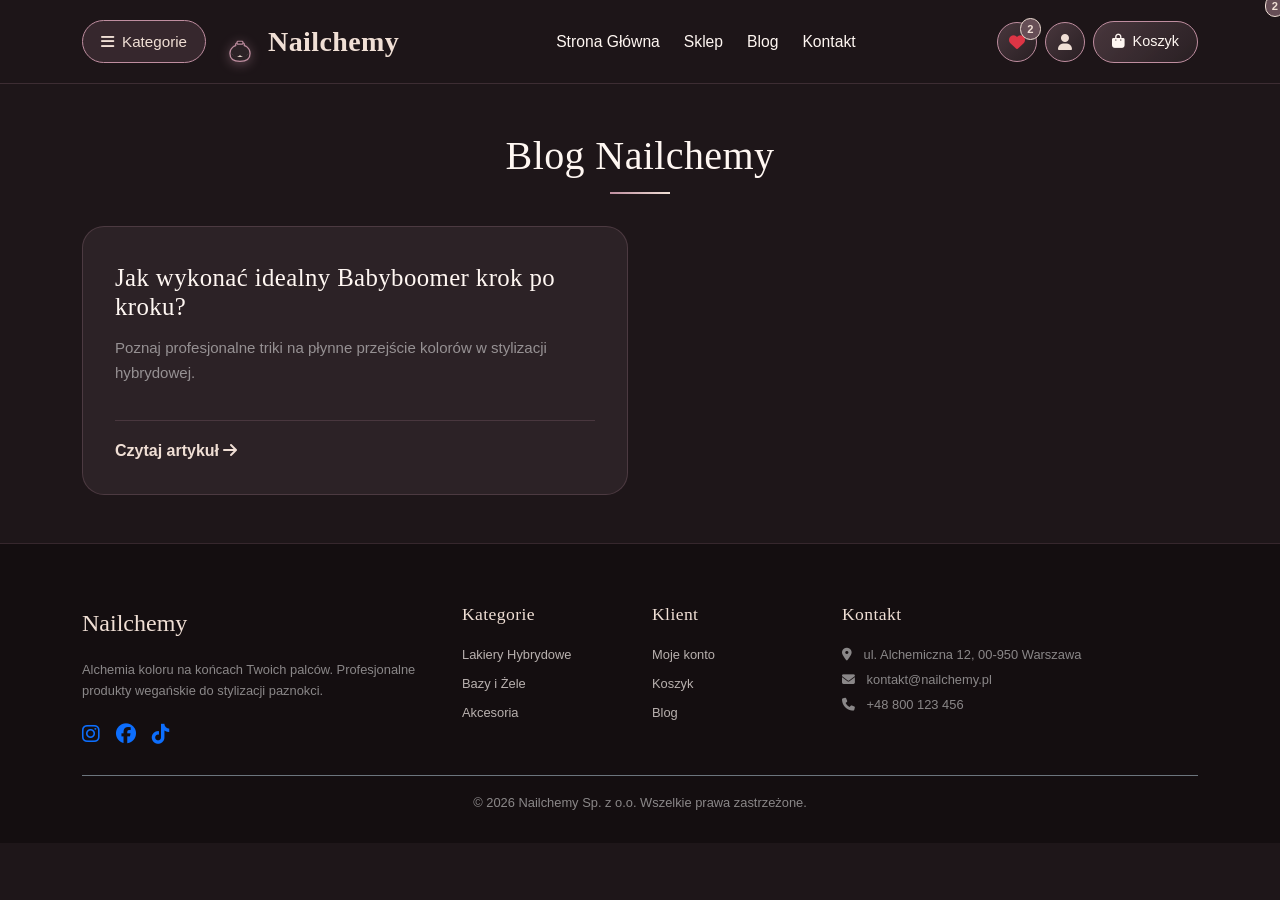
==== blog.html @ 7552f42f "Add files via upload" ====
<!DOCTYPE html>
<html lang="pl">
<head>
    <meta charset="UTF-8">
    <meta name="viewport" content="width=device-width, initial-scale=1.0">
    <title>Nailchemy — Alchemia koloru na końcach Twoich palców</title>
    <link href="https://cdn.jsdelivr.net/npm/bootstrap@5.3.2/dist/css/bootstrap.min.css" rel="stylesheet">
    <link rel="stylesheet" href="https://cdnjs.cloudflare.com/ajax/libs/font-awesome/6.4.2/css/all.min.css">
    <link rel="stylesheet" href="style.css">
</head>
<body>
    <div id="navbar-placeholder"></div>

<!-- OFFCANVAS KOSZYK -->
<div class="offcanvas offcanvas-end offcanvas-custom" tabindex="-1" id="cartDrawer">
    <div class="offcanvas-header">
        <h5 class="offcanvas-title"><i class="fa-solid fa-bag-shopping text-primary-brand"></i> Twój Koszyk</h5>
        <button type="button" class="btn-close btn-close-white" data-bs-dismiss="offcanvas"></button>
    </div>
    <div class="offcanvas-body d-flex flex-column p-0">
        <div class="p-3 flex-grow-1 overflow-y-auto" id="cartDrawerItemsList"></div>
        <div class="cart-drawer-footer">
            <div class="d-flex justify-content-between align-items-center mb-3">
                <span class="text-white-50">Suma:</span>
                <span class="h5 mb-0 text-accent fw-bold" id="cartDrawerSubtotal">64,80 PLN</span>
            </div>
            <a href="koszyk.html" class="btn btn-hero-solid w-100 py-2 text-decoration-none text-center">Przejdź do pełnego koszyka</a>
        </div>
    </div>
</div>

    
    
    <div class="container py-5">
        <div class="section-title-wrapper mb-4"><h2>Blog Nailchemy</h2></div>
        <div class="row g-4">
            <div class="col-lg-6">
                <div class="offer-card">
                    <h3 class="offer-title">Jak wykonać idealny Babyboomer krok po kroku?</h3>
                    <p class="offer-desc text-white-50">Poznaj profesjonalne triki na płynne przejście kolorów w stylizacji hybrydowej.</p>
                    <div class="offer-footer"><a href="single.html" class="text-accent text-decoration-none fw-bold">Czytaj artykuł <i class="fa-solid fa-arrow-right"></i></a></div>
                </div>
            </div>
        </div>
    </div>


    <div id="footer-placeholder"></div>

<div id="toastContainer" class="position-fixed bottom-0 end-0 p-4 d-flex flex-column gap-2" style="z-index: 1090; pointer-events: none;"></div>

    <script src="https://cdn.jsdelivr.net/npm/bootstrap@5.3.2/dist/js/bootstrap.bundle.min.js"></script>
    <script>
        function showToast(msg) {
            const container = document.getElementById('toastContainer');
            if (!container) return;
            const toast = document.createElement('div');
            toast.className = 'nailchemy-toast';
            toast.innerHTML = `<i class="fa-solid fa-circle-check text-primary-brand fs-5"></i><div>${msg}</div>`;
            container.appendChild(toast);
            setTimeout(() => toast.remove(), 3000);
        }
    </script>
    
    <script src="includes.js"></script>
</body>
</html>
---- style.css ----
:root {
    --primary-color: #BF8EA0;
    --secondary-color: #664E56;
    --accent-color: #F0DFD5;
    --text-color: #fff7f2;
    --bg-dark: #1E1619;
    --bg-card: #2C2226;
    --bg-glass: rgba(30, 22, 25, 0.94);
    --font-heading: 'Palatino Linotype', 'Book Antiqua', Palatino, Georgia, serif;
    --font-body: 'Gill Sans', 'Gill Sans MT', Calibri, 'Trebuchet MS', sans-serif;
    --transition-smooth: all 0.35s cubic-bezier(0.25, 0.8, 0.25, 1);
    --box-shadow-glow: 0 12px 32px rgba(191, 142, 160, 0.25);
}

html {
    scroll-behavior: smooth;
    font-size: 16px;
}

body {
    background-color: var(--bg-dark);
    color: var(--text-color);
    font-family: var(--font-body);
    line-height: 1.65;
    overflow-x: hidden;
}

h1, h2, h3, h4, h5, h6, .navbar-brand {
    font-family: var(--font-heading);
    color: var(--text-color);
    letter-spacing: 0.4px;
}

p {
    color: rgba(255, 247, 242, 0.88);
}

.text-accent { color: var(--accent-color) !important; }
.text-primary-brand { color: var(--primary-color) !important; }

/* Navbar */
.navbar-custom {
    background-color: var(--bg-glass);
    backdrop-filter: blur(14px);
    -webkit-backdrop-filter: blur(14px);
    border-bottom: 1px solid rgba(191, 142, 160, 0.2);
    padding: 0.85rem 0;
    z-index: 1040;
}

.btn-categories-trigger {
    background: rgba(191, 142, 160, 0.15);
    border: 1px solid var(--primary-color);
    color: var(--accent-color);
    padding: 8px 18px;
    border-radius: 50px;
    font-weight: 500;
    display: inline-flex;
    align-items: center;
    gap: 8px;
    font-size: 0.95rem;
    transition: var(--transition-smooth);
    cursor: pointer;
}

.btn-categories-trigger:hover {
    background: var(--primary-color);
    color: #fff;
    box-shadow: 0 4px 15px rgba(191, 142, 160, 0.3);
}

.brand-logo-svg {
    width: 36px;
    height: 46px;
    display: inline-block;
    filter: drop-shadow(0 2px 6px rgba(191, 142, 160, 0.4));
    transition: var(--transition-smooth);
}

.navbar-brand {
    font-size: 1.75rem;
    font-weight: 700;
    color: var(--accent-color) !important;
    display: flex;
    align-items: center;
    gap: 10px;
    cursor: pointer;
    text-decoration: none;
}

.nav-link {
    color: var(--text-color) !important;
    font-size: 0.98rem;
    font-weight: 500;
    margin: 0 4px;
    cursor: pointer;
    transition: var(--transition-smooth);
    text-decoration: none;
}

.nav-link:hover, .nav-link.active {
    color: var(--primary-color) !important;
}

.nav-cart-btn {
    background: linear-gradient(135deg, rgba(102, 78, 86, 0.6), rgba(44, 34, 38, 0.8));
    border: 1px solid var(--primary-color);
    color: var(--text-color);
    border-radius: 50px;
    padding: 8px 18px;
    display: inline-flex;
    align-items: center;
    gap: 8px;
    cursor: pointer;
    transition: var(--transition-smooth);
    font-size: 0.9rem;
    text-decoration: none;
}

.nav-cart-btn:hover {
    background: var(--primary-color);
    color: #fff;
    transform: translateY(-2px);
    box-shadow: 0 4px 15px rgba(191, 142, 160, 0.4);
}

.nav-icon-btn {
    background: linear-gradient(135deg, rgba(102, 78, 86, 0.6), rgba(44, 34, 38, 0.8));
    border: 1px solid var(--primary-color);
    color: var(--text-color);
    width: 40px;
    height: 40px;
    border-radius: 50%;
    display: inline-flex;
    align-items: center;
    justify-content: center;
    cursor: pointer;
    transition: var(--transition-smooth);
    position: relative;
    text-decoration: none;
}

.nav-icon-btn:hover {
    background: var(--primary-color);
    color: #fff;
    transform: translateY(-2px);
    box-shadow: 0 4px 15px rgba(191, 142, 160, 0.4);
}

.cart-badge-count, .wishlist-badge-count {
    position: absolute;
    top: -5px;
    right: -5px;
    background-color: var(--secondary-color);
    color: var(--accent-color);
    border: 1px solid var(--accent-color);
    font-size: 0.7rem;
    font-weight: 700;
    padding: 1px 6px;
    border-radius: 50px;
}

/* Offcanvas Drawers */
.offcanvas-custom {
    background-color: var(--bg-card);
    color: var(--text-color);
    border-color: rgba(191, 142, 160, 0.3);
    width: 380px !important;
    max-width: 85vw;
}

.offcanvas-header {
    border-bottom: 1px solid rgba(191, 142, 160, 0.25);
    padding: 1.5rem;
    background-color: rgba(30, 22, 25, 0.5);
}

.offcanvas-title {
    font-family: var(--font-heading);
    color: var(--accent-color);
    font-size: 1.35rem;
    display: flex;
    align-items: center;
    gap: 10px;
}

.category-group-title {
    font-family: var(--font-heading);
    color: var(--accent-color);
    font-size: 1.05rem;
    font-weight: 700;
    margin-top: 1rem;
    margin-bottom: 0.5rem;
    padding-bottom: 4px;
    border-bottom: 1px solid rgba(191, 142, 160, 0.2);
    display: flex;
    align-items: center;
    gap: 8px;
}

.category-item-link {
    color: rgba(255, 247, 242, 0.85);
    text-decoration: none;
    display: block;
    padding: 6px 10px;
    border-radius: 8px;
    font-size: 0.92rem;
    transition: var(--transition-smooth);
    cursor: pointer;
}

.category-item-link:hover {
    background: rgba(191, 142, 160, 0.15);
    color: var(--accent-color);
    padding-left: 14px;
}

/* Cart Drawer Item */
.cart-drawer-item {
    display: flex;
    align-items: center;
    gap: 12px;
    padding: 14px 0;
    border-bottom: 1px solid rgba(191, 142, 160, 0.15);
}

.cart-drawer-img {
    width: 55px;
    height: 55px;
    border-radius: 10px;
    object-fit: cover;
    border: 1px solid rgba(191, 142, 160, 0.3);
}

.cart-drawer-info { flex-grow: 1; }
.cart-drawer-name { font-size: 0.9rem; font-weight: 600; color: var(--accent-color); margin-bottom: 2px; }
.cart-drawer-price { font-size: 0.85rem; color: var(--text-color); }

.cart-qty-btn {
    background: rgba(102, 78, 86, 0.4);
    border: 1px solid rgba(191, 142, 160, 0.3);
    color: #fff;
    width: 24px;
    height: 24px;
    border-radius: 50%;
    display: inline-flex;
    align-items: center;
    justify-content: center;
    cursor: pointer;
    font-size: 0.75rem;
    transition: var(--transition-smooth);
}
.cart-qty-btn:hover { background: var(--primary-color); }

.cart-remove-btn {
    color: #ff6b6b;
    background: none;
    border: none;
    cursor: pointer;
    font-size: 0.9rem;
    padding: 4px;
    transition: var(--transition-smooth);
}
.cart-remove-btn:hover { color: #ff4d4d; transform: scale(1.1); }

.cart-drawer-footer {
    border-top: 1px solid rgba(191, 142, 160, 0.25);
    padding: 1.5rem;
    background-color: rgba(30, 22, 25, 0.6);
}

/* Hero & Sections */
#hero {
    position: relative;
    padding: 140px 0 110px 0;
    background: linear-gradient(90deg, rgba(30, 22, 25, 0.92) 0%, rgba(30, 22, 25, 0.72) 52%, rgba(30, 22, 25, 0.35) 100%),
                url('https://images.unsplash.com/photo-1604654894610-df63bc536371?auto=format&fit=crop&w=1920&q=80') center/cover no-repeat;
    min-height: 82vh;
    display: flex;
    align-items: center;
    border-bottom: 1px solid rgba(191, 142, 160, 0.2);
}

.hero-top-tag {
    font-size: 0.8rem;
    letter-spacing: 2.5px;
    text-transform: uppercase;
    color: rgba(240, 223, 213, 0.75);
    font-weight: 600;
    margin-bottom: 1rem;
}

.hero-title {
    font-size: clamp(3.2rem, 6vw, 5.2rem);
    font-weight: 400;
    line-height: 1.05;
    margin-bottom: 0.75rem;
    color: #ffffff;
}

.hero-subtitle-italic {
    font-size: clamp(1.3rem, 2.5vw, 1.8rem);
    font-style: italic;
    font-family: var(--font-heading);
    color: var(--accent-color);
    margin-bottom: 1.6rem;
}

.hero-description {
    font-size: 1rem;
    margin-bottom: 2.4rem;
    max-width: 540px;
    color: rgba(255, 247, 242, 0.86);
    line-height: 1.7;
}

.btn-hero-solid {
    background-color: var(--primary-color);
    color: #ffffff;
    border: 1px solid var(--primary-color);
    padding: 12px 30px;
    font-weight: 600;
    border-radius: 50px;
    font-size: 0.95rem;
    transition: var(--transition-smooth);
    cursor: pointer;
    display: inline-flex;
    align-items: center;
    justify-content: center;
    gap: 8px;
    text-decoration: none;
}
.btn-hero-solid:hover {
    background-color: #cca0b1;
    border-color: var(--accent-color);
    color: #ffffff;
    transform: translateY(-2px);
    box-shadow: 0 6px 20px rgba(191, 142, 160, 0.4);
}

.btn-hero-outline {
    background: transparent;
    color: #ffffff;
    border: 1px solid rgba(255, 255, 255, 0.6);
    padding: 12px 30px;
    font-weight: 500;
    border-radius: 50px;
    font-size: 0.95rem;
    transition: var(--transition-smooth);
    cursor: pointer;
    display: inline-flex;
    align-items: center;
    justify-content: center;
    gap: 8px;
    text-decoration: none;
}
.btn-hero-outline:hover {
    background: rgba(255, 255, 255, 0.12);
    color: #ffffff;
    border-color: #ffffff;
    transform: translateY(-2px);
}

.section-title-wrapper { text-align: center; margin-bottom: 3rem; }
.section-title-wrapper h2 { font-size: 2.5rem; font-weight: 400; display: inline-block; position: relative; }
.section-title-wrapper h2::after {
    content: '';
    display: block;
    width: 60px;
    height: 2px;
    background: linear-gradient(90deg, var(--primary-color), var(--accent-color));
    margin: 12px auto 0 auto;
}

.offer-card {
    background-color: var(--bg-card);
    border: 1px solid rgba(191, 142, 160, 0.22);
    border-radius: 22px;
    padding: 2.2rem 2rem 1.8rem 2rem;
    height: 100%;
    display: flex;
    flex-direction: column;
    transition: var(--transition-smooth);
    position: relative;
    cursor: pointer;
    text-decoration: none;
}
.offer-card:hover { transform: translateY(-5px); border-color: var(--primary-color); box-shadow: 0 12px 30px rgba(0, 0, 0, 0.45); }
.offer-card-featured {
    background-color: var(--accent-color);
    color: var(--bg-dark);
    transform: scale(1.05);
    box-shadow: 0 18px 45px rgba(0, 0, 0, 0.55);
    z-index: 2;
    border: 2px solid var(--primary-color);
}
.offer-card-featured .offer-title, .offer-card-featured .offer-desc, .offer-card-featured .offer-price, .offer-card-featured .offer-arrow { color: var(--bg-dark) !important; }

.offer-icon-circle {
    width: 52px; height: 52px; border-radius: 50%;
    background: rgba(191, 142, 160, 0.22); color: var(--accent-color);
    display: inline-flex; align-items: center; justify-content: center; font-size: 1.2rem; margin-bottom: 1.6rem;
}
.offer-bestseller-badge { background-color: var(--secondary-color); color: #ffffff; font-size: 0.7rem; font-weight: 700; letter-spacing: 1.5px; padding: 5px 14px; border-radius: 50px; text-transform: uppercase; }
.offer-title { font-size: 1.55rem; font-weight: 500; margin-bottom: 0.9rem; color: var(--text-color); }
.offer-desc { font-size: 0.94rem; line-height: 1.6; margin-bottom: 2.2rem; flex-grow: 1; color: rgba(255, 247, 242, 0.88); }
.offer-footer { display: flex; align-items: center; justify-content: space-between; border-top: 1px solid rgba(191, 142, 160, 0.2); padding-top: 1.1rem; }
.offer-price { font-size: 1.05rem; font-weight: 700; color: var(--text-color); }
.offer-arrow { transition: transform 0.3s ease; color: var(--text-color); }
.offer-card:hover .offer-arrow { transform: translateX(6px); }

/* Category Grid */
.category-grid-container { padding: 15px 0 70px 0; background-color: var(--bg-dark); }
.cat-grid-btn {
    background-color: var(--bg-card); border: 1px solid rgba(191, 142, 160, 0.28);
    color: var(--accent-color); font-family: var(--font-heading); font-size: 0.92rem; font-weight: 600;
    letter-spacing: 1.4px; text-transform: uppercase; padding: 18px 14px; border-radius: 16px;
    text-align: center; display: flex; align-items: center; justify-content: center; text-decoration: none;
    transition: var(--transition-smooth); box-shadow: 0 4px 15px rgba(0, 0, 0, 0.3); cursor: pointer; width: 100%;
}
.cat-grid-btn:hover { background-color: var(--primary-color); color: #ffffff; border-color: var(--accent-color); transform: translateY(-4px); box-shadow: 0 8px 25px rgba(191, 142, 160, 0.38); }

/* 3D Bestsellers Carousel */
.bestseller-carousel-section {
    padding: 85px 0 95px 0;
    background: linear-gradient(180deg, var(--bg-dark) 0%, rgba(44, 34, 38, 0.55) 50%, var(--bg-dark) 100%);
    border-top: 1px solid rgba(191, 142, 160, 0.18);
    border-bottom: 1px solid rgba(191, 142, 160, 0.18);
    overflow: hidden;
}
.curved-carousel-viewport { perspective: 1400px; padding: 35px 0 25px 0; position: relative; }
.curved-carousel-track { display: flex; gap: 26px; justify-content: center; align-items: center; transition: transform 0.65s cubic-bezier(0.16, 1, 0.3, 1); will-change: transform; }
.curved-product-card {
    background: var(--bg-card); border: 1px solid rgba(191, 142, 160, 0.28); border-radius: 22px; padding: 22px; width: 265px; flex: 0 0 265px;
    display: flex; flex-direction: column; justify-content: space-between; position: relative; box-shadow: 0 15px 35px rgba(0, 0, 0, 0.45);
    transition: border-color 0.4s ease, box-shadow 0.4s ease, transform 0.6s cubic-bezier(0.16, 1, 0.3, 1), opacity 0.4s ease;
}
.curved-product-card:hover {
    transform: translateY(-8px) scale(1.02);
    border-color: var(--primary-color);
    box-shadow: 0 22px 50px rgba(191, 142, 160, 0.35);
    z-index: 25;
}
.curved-product-card.arc-center { transform: translateY(-14px) scale(1.05); border-color: var(--primary-color); border-width: 2px; z-index: 10; box-shadow: 0 20px 45px rgba(191, 142, 160, 0.25); }
.curved-product-card.arc-left { transform: translateY(14px) rotateZ(-4.5deg) rotateY(10deg) scale(0.96); opacity: 0.92; z-index: 5; }
.curved-product-card.arc-right { transform: translateY(14px) rotateZ(4.5deg) rotateY(-10deg) scale(0.96); opacity: 0.92; z-index: 5; }
.curved-product-card.arc-far-left { transform: translateY(42px) rotateZ(-9deg) rotateY(18deg) scale(0.9); opacity: 0.72; z-index: 2; }
.curved-product-card.arc-far-right { transform: translateY(42px) rotateZ(9deg) rotateY(-18deg) scale(0.9); opacity: 0.72; z-index: 2; }

.curved-card-img-container {
    height: 185px; border-radius: 16px; background: #140E10; border: 1px solid rgba(191, 142, 160, 0.15);
    margin-bottom: 18px; position: relative; display: flex; align-items: center; justify-content: center;
}
.curved-card-img { width: 100%; height: 100%; object-fit: cover; border-radius: 15px; }
.curved-card-badge {
    position: absolute; top: -12px; left: 50%; transform: translateX(-50%); background-color: var(--secondary-color);
    color: var(--accent-color); border: 1px solid var(--primary-color); font-size: 0.68rem; font-weight: 700;
    padding: 3px 14px; border-radius: 50px; text-transform: uppercase; letter-spacing: 1px; z-index: 15; white-space: nowrap;
}
.curved-card-title {
    font-size: 1.02rem; color: var(--accent-color); font-family: var(--font-heading); margin-bottom: 8px; height: 44px;
    overflow: hidden; display: -webkit-box; -webkit-line-clamp: 2; -webkit-box-orient: vertical;
}
.curved-card-price { font-size: 1.15rem; font-weight: 700; color: var(--text-color); margin-bottom: 14px; }
.carousel-nav-btn {
    background: var(--bg-card); border: 1px solid var(--primary-color); color: var(--accent-color); width: 44px; height: 44px;
    border-radius: 50%; display: inline-flex; align-items: center; justify-content: center; cursor: pointer; transition: var(--transition-smooth);
}
.carousel-nav-btn:hover { background: var(--primary-color); color: #fff; transform: scale(1.08); }

/* Reviews Carousel */
.reviews-viewport { perspective: 1400px; padding: 25px 0 15px 0; position: relative; max-width: 1200px; margin: 0 auto; }
.reviews-track { display: flex; gap: 20px; justify-content: center; align-items: center; transition: transform 0.6s cubic-bezier(0.16, 1, 0.3, 1); }
.review-card-item {
    background: var(--bg-card); border: 1px solid rgba(191, 142, 160, 0.28); border-radius: 20px; padding: 26px 22px;
    width: 235px; flex: 0 0 235px; min-height: 250px; display: flex; flex-direction: column; justify-content: space-between;
    box-shadow: 0 12px 35px rgba(0,0,0,0.4); transition: all 0.5s cubic-bezier(0.16, 1, 0.3, 1);
}
.review-card-item.arc-center { transform: translateY(-10px) scale(1.04); border-color: var(--primary-color); border-width: 2px; box-shadow: 0 18px 40px rgba(191, 142, 160, 0.25); z-index: 10; }
.review-card-item.arc-left, .review-card-item.arc-right { transform: translateY(8px) scale(0.96); opacity: 0.85; z-index: 5; }
.review-text-content { font-size: 0.85rem; color: rgba(255, 247, 242, 0.9); line-height: 1.55; margin-bottom: 16px; }
.review-stars-block { color: #f39c12; font-size: 0.75rem; letter-spacing: 2px; margin-bottom: 8px; }
.review-author-name { font-size: 0.88rem; font-weight: 600; color: var(--accent-color); margin-bottom: 2px; display: flex; align-items: center; justify-content: center; gap: 6px; }
.review-product-tag { font-size: 0.72rem; color: rgba(255, 247, 242, 0.5); text-align: center; }
.review-nav-arrow {
    background: rgba(44, 34, 38, 0.85); border: 1px solid rgba(191, 142, 160, 0.4); color: var(--accent-color);
    width: 42px; height: 42px; border-radius: 50%; display: inline-flex; align-items: center; justify-content: center;
    cursor: pointer; transition: var(--transition-smooth); position: absolute; top: 50%; transform: translateY(-50%); z-index: 20;
}
.review-nav-arrow:hover { background: var(--primary-color); color: #fff; border-color: var(--accent-color); transform: translateY(-50%) scale(1.1); }
.review-nav-prev { left: 10px; } .review-nav-next { right: 10px; }

/* Inspiration Section */
.inspiration-section { padding: 90px 0; background: var(--bg-dark); border-top: 1px solid rgba(191, 142, 160, 0.18); }
.inspire-card {
    position: relative; border-radius: 20px; overflow: hidden; height: 440px; background: #140E10;
    border: 1px solid rgba(191, 142, 160, 0.22); transition: var(--transition-smooth); cursor: pointer;
    display: flex; flex-direction: column; justify-content: flex-end; text-decoration: none;
}
.inspire-card img { position: absolute; top: 0; left: 0; width: 100%; height: 100%; object-fit: cover; transition: transform 0.6s cubic-bezier(0.25, 1, 0.5, 1); }
.inspire-card:hover img { transform: scale(1.08); }
.inspire-overlay {
    position: relative; z-index: 2; background: linear-gradient(180deg, transparent 30%, rgba(30, 22, 25, 0.94) 85%);
    padding: 2rem 1.5rem 1.5rem 1.5rem; width: 100%; transition: var(--transition-smooth);
}
.inspire-card:hover .inspire-overlay { background: linear-gradient(180deg, transparent 10%, rgba(30, 22, 25, 0.97) 80%); }

.inspire-hotspot-wrapper { position: absolute; top: 50%; left: 50%; transform: translate(-50%, -50%); z-index: 10; }
.inspire-hotspot {
    background: rgba(30, 22, 25, 0.85); border: 1px solid var(--primary-color); color: var(--accent-color);
    width: 46px; height: 46px; border-radius: 50%; display: flex; align-items: center; justify-content: center;
    transition: var(--transition-smooth); box-shadow: 0 4px 15px rgba(0,0,0,0.5); cursor: pointer; font-size: 1.1rem;
}
.inspire-hotspot:hover { background: var(--primary-color); color: #fff; transform: scale(1.15) rotate(90deg); }

.hotspot-preview-tooltip {
    position: absolute; bottom: 60px; left: 50%; transform: translateX(-50%) translateY(10px);
    background: var(--bg-card); border: 1px solid var(--primary-color); border-radius: 14px; padding: 10px;
    width: 170px; text-align: center; box-shadow: 0 10px 30px rgba(0,0,0,0.7);
    opacity: 0; visibility: hidden; transition: all 0.3s ease; z-index: 20; pointer-events: none;
}
.inspire-hotspot-wrapper:hover .hotspot-preview-tooltip {
    opacity: 1; visibility: visible; transform: translateX(-50%) translateY(0);
}
.hotspot-preview-tooltip img { width: 100%; height: 90px; object-fit: cover; border-radius: 8px; margin-bottom: 6px; position: static !important; }
.hotspot-preview-tooltip .title { font-size: 0.8rem; font-weight: 600; color: var(--accent-color); margin-bottom: 2px; }
.hotspot-preview-tooltip .price { font-size: 0.85rem; font-weight: 700; color: var(--text-color); }

/* Instagram Grid */
.insta-section { padding: 85px 0; background: linear-gradient(180deg, var(--bg-dark) 0%, rgba(44, 34, 38, 0.4) 100%); border-top: 1px solid rgba(191, 142, 160, 0.18); }
.insta-card { position: relative; border-radius: 18px; overflow: hidden; aspect-ratio: 3 / 4; background: #140E10; border: 1px solid rgba(191, 142, 160, 0.25); display: block; text-decoration: none; box-shadow: 0 8px 25px rgba(0,0,0,0.35); }
.insta-card img { width: 100%; height: 100%; object-fit: cover; transition: transform 0.5s ease; }
.insta-card:hover img { transform: scale(1.08); }
.insta-card-overlay {
    position: absolute; inset: 0; background: rgba(30, 22, 25, 0.78); backdrop-filter: blur(4px);
    display: flex; flex-direction: column; align-items: center; justify-content: center; gap: 12px; opacity: 0; transition: opacity 0.35s ease; z-index: 5; color: #ffffff;
}
.insta-card:hover .insta-card-overlay { opacity: 1; }
.insta-type-icon {
    position: absolute; top: 14px; right: 14px; background: rgba(30, 22, 25, 0.85); color: var(--accent-color);
    border: 1px solid var(--primary-color); width: 32px; height: 32px; border-radius: 50%; display: flex; align-items: center; justify-content: center; font-size: 0.85rem; z-index: 6;
}

/* E-commerce product card & forms */
.product-card-ecommerce { background: var(--bg-card); border: 1px solid rgba(191, 142, 160, 0.22); border-radius: 20px; overflow: hidden; transition: var(--transition-smooth); height: 100%; display: flex; flex-direction: column; }
.product-card-ecommerce:hover { transform: translateY(-5px); border-color: var(--primary-color); box-shadow: var(--box-shadow-glow); }
.product-card-img-wrap { position: relative; height: 220px; overflow: hidden; background: #140E10; }
.product-card-img-wrap img { width: 100%; height: 100%; object-fit: cover; transition: transform 0.5s ease; }
.product-card-ecommerce:hover .product-card-img-wrap img { transform: scale(1.06); }
.product-badge-promo {
    position: absolute; top: 14px; left: 14px; background-color: var(--secondary-color); color: var(--accent-color);
    font-size: 0.72rem; font-weight: 700; padding: 4px 12px; border-radius: 50px; text-transform: uppercase; border: 1px solid var(--primary-color);
}
.product-card-body { padding: 1.5rem; display: flex; flex-direction: column; flex-grow: 1; }
.product-title-ec { font-size: 1.15rem; color: var(--accent-color); margin-bottom: 0.5rem; }

.sticky-summary-box { background: var(--bg-card); border: 1px solid rgba(191, 142, 160, 0.25); border-radius: 20px; padding: 2rem; box-shadow: 0 10px 30px rgba(0, 0, 0, 0.35); }
.form-control, .form-select { background-color: rgba(30, 22, 25, 0.75) !important; border: 1px solid rgba(191, 142, 160, 0.3) !important; color: var(--text-color) !important; border-radius: 12px !important; padding: 10px 14px !important; }

/* Toast */
.nailchemy-toast {
    background: var(--bg-card); color: var(--text-color); border: 1px solid var(--primary-color);
    border-radius: 14px; padding: 12px 18px; font-size: 0.88rem; box-shadow: 0 10px 30px rgba(0, 0, 0, 0.6);
    display: flex; align-items: center; gap: 10px; animation: fadeInUp 0.3s ease;
}
@keyframes fadeInUp { from { opacity: 0; transform: translateY(15px); } to { opacity: 1; transform: translateY(0); } }

/* Stopka */
footer {
    background-color: #140E10; border-top: 1px solid rgba(191, 142, 160, 0.2);
    padding: 60px 0 30px 0; color: rgba(255, 247, 242, 0.7); font-size: 0.92rem;
}
footer h6 { color: var(--accent-color); font-family: var(--font-heading); font-size: 1.1rem; margin-bottom: 1.2rem; }
footer ul li a { color: rgba(255, 247, 242, 0.7); text-decoration: none; transition: var(--transition-smooth); cursor: pointer; }
footer ul li a:hover { color: var(--primary-color); padding-left: 4px; }
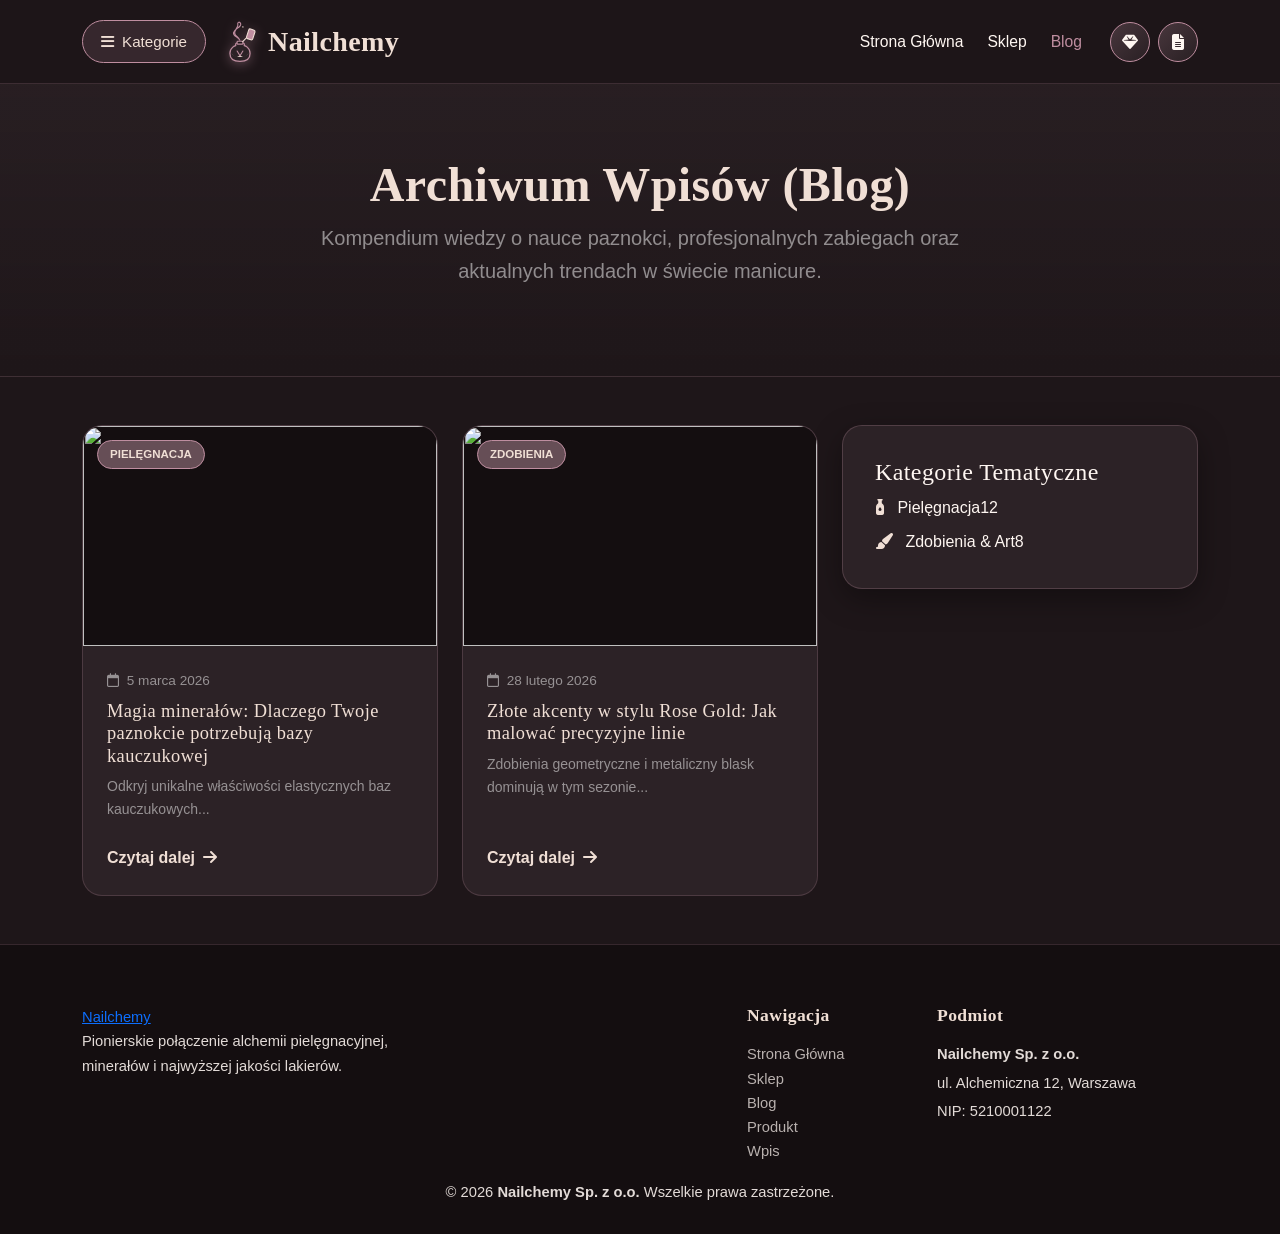
==== commit bc769123: "zamienione podstrony" ====
--- a/blog.html
+++ b/blog.html
@@ -3,65 +3,170 @@
 <head>
     <meta charset="UTF-8">
     <meta name="viewport" content="width=device-width, initial-scale=1.0">
-    <title>Nailchemy — Alchemia koloru na końcach Twoich palców</title>
+    <title>Nailchemy - Blog</title>
+    <!-- Bootstrap 5 CSS CDN -->
     <link href="https://cdn.jsdelivr.net/npm/bootstrap@5.3.2/dist/css/bootstrap.min.css" rel="stylesheet">
+    <!-- FontAwesome Icons CDN -->
     <link rel="stylesheet" href="https://cdnjs.cloudflare.com/ajax/libs/font-awesome/6.4.2/css/all.min.css">
+    <!-- Google Fonts -->
+    <link rel="preconnect" href="https://fonts.googleapis.com">
+    <link rel="preconnect" href="https://fonts.gstatic.com" crossorigin>
+    <!-- External Stylesheet -->
     <link rel="stylesheet" href="style.css">
 </head>
 <body>
-    <div id="navbar-placeholder"></div>
 
-<!-- OFFCANVAS KOSZYK -->
-<div class="offcanvas offcanvas-end offcanvas-custom" tabindex="-1" id="cartDrawer">
-    <div class="offcanvas-header">
-        <h5 class="offcanvas-title"><i class="fa-solid fa-bag-shopping text-primary-brand"></i> Twój Koszyk</h5>
-        <button type="button" class="btn-close btn-close-white" data-bs-dismiss="offcanvas"></button>
-    </div>
-    <div class="offcanvas-body d-flex flex-column p-0">
-        <div class="p-3 flex-grow-1 overflow-y-auto" id="cartDrawerItemsList"></div>
-        <div class="cart-drawer-footer">
-            <div class="d-flex justify-content-between align-items-center mb-3">
-                <span class="text-white-50">Suma:</span>
-                <span class="h5 mb-0 text-accent fw-bold" id="cartDrawerSubtotal">64,80 PLN</span>
+    <!-- NAVBAR -->
+    <header class="sticky-top">
+        <nav class="navbar navbar-expand-lg navbar-custom">
+            <div class="container">
+                <div class="d-flex align-items-center gap-3">
+                    <button class="btn-categories-trigger" type="button" data-bs-toggle="offcanvas" data-bs-target="#categoriesDrawer">
+                        <i class="fa-solid fa-bars text-accent"></i>
+                        <span class="d-none d-sm-inline">Kategorie</span>
+                    </button>
+                    <a class="navbar-brand" href="index.html">
+                        <svg class="brand-logo-svg" viewBox="0 0 100 120" fill="none" xmlns="http://www.w3.org/2000/svg">
+                            <path d="M38 66 C38 60, 62 60, 62 66 L62 70 C62 70, 78 74, 78 92 C78 108, 65 114, 50 114 C35 114, 22 108, 22 92 C22 74, 38 70, 38 70 Z" stroke="#BF8EA0" stroke-width="3.5" fill="#2C2226"/>
+                            <rect x="42" y="58" width="16" height="8" rx="2" stroke="#BF8EA0" stroke-width="3" fill="#1E1619"/>
+                            <path d="M26 90 C32 106, 68 106, 74 90 C70 98, 58 106, 50 96 C42 106, 30 98, 26 90 Z" fill="#F0DFD5" opacity="0.9"/>
+                            <path d="M42 85 L50 98 L58 85" stroke="#BF8EA0" stroke-width="3" stroke-linecap="round" stroke-linejoin="round"/>
+                            <g transform="translate(10, -5) rotate(18 50 50)">
+                                <rect x="58" y="24" width="18" height="28" rx="4" stroke="#F0DFD5" stroke-width="3" fill="#BF8EA0"/>
+                                <line x1="58" y1="52" x2="52" y2="64" stroke="#F0DFD5" stroke-width="3" stroke-linecap="round"/>
+                            </g>
+                            <path d="M50 56 C46 44, 30 46, 32 34 C34 22, 54 20, 52 10 C50 2, 42 4, 44 12 C46 20, 32 26, 36 38 C38 44, 48 48, 50 56 Z" stroke="#BF8EA0" stroke-width="3" fill="none" stroke-linecap="round"/>
+                            <circle cx="58" cy="18" r="2" fill="#F0DFD5"/>
+                        </svg>
+                        Nailchemy
+                    </a>
+                </div>
+                <button class="navbar-toggler ms-auto me-2" type="button" data-bs-toggle="collapse" data-bs-target="#navbarNailchemy">
+                    <span class="navbar-toggler-icon"></span>
+                </button>
+                <div class="collapse navbar-collapse" id="navbarNailchemy">
+                    <ul class="navbar-nav ms-auto mb-2 mb-lg-0 align-items-lg-center me-lg-3">
+                        <li class="nav-item"><a class="nav-link " href="index.html">Strona Główna</a></li>
+                        <li class="nav-item"><a class="nav-link " href="sklep.html">Sklep</a></li>
+                        <li class="nav-item"><a class="nav-link active" href="blog.html">Blog</a></li>
+                    </ul>
+                </div>
+                <div class="d-flex align-items-center gap-2">
+                    <a href="produkt.html" class="nav-icon-btn" title="Produkt">
+                        <i class="fa-solid fa-gem"></i>
+                    </a>
+                    <a href="single.html" class="nav-icon-btn" title="Wpis">
+                        <i class="fa-solid fa-file-lines"></i>
+                    </a>
+                </div>
             </div>
-            <a href="koszyk.html" class="btn btn-hero-solid w-100 py-2 text-decoration-none text-center">Przejdź do pełnego koszyka</a>
+        </nav>
+    </header>
+
+    <!-- OFFCANVAS KATEGORIE -->
+    <div class="offcanvas offcanvas-start offcanvas-custom" tabindex="-1" id="categoriesDrawer">
+        <div class="offcanvas-header">
+            <h5 class="offcanvas-title"><i class="fa-solid fa-layer-group text-primary-brand"></i> Kategorie</h5>
+            <button type="button" class="btn-close btn-close-white" data-bs-dismiss="offcanvas"></button>
         </div>
-    </div>
-</div>
-
-    
-    
-    <div class="container py-5">
-        <div class="section-title-wrapper mb-4"><h2>Blog Nailchemy</h2></div>
-        <div class="row g-4">
-            <div class="col-lg-6">
-                <div class="offer-card">
-                    <h3 class="offer-title">Jak wykonać idealny Babyboomer krok po kroku?</h3>
-                    <p class="offer-desc text-white-50">Poznaj profesjonalne triki na płynne przejście kolorów w stylizacji hybrydowej.</p>
-                    <div class="offer-footer"><a href="single.html" class="text-accent text-decoration-none fw-bold">Czytaj artykuł <i class="fa-solid fa-arrow-right"></i></a></div>
-                </div>
+        <div class="offcanvas-body">
+            <div class="mb-4">
+                <div class="category-group-title"><i class="fa-solid fa-house"></i> Strona Główna</div>
+                <a class="category-item-link" href="index.html">Przejdź do Home</a>
+            </div>
+            <div class="mb-4">
+                <div class="category-group-title"><i class="fa-solid fa-store"></i> E-Commerce</div>
+                <a class="category-item-link" href="sklep.html">Katalog / Sklep</a>
+                <a class="category-item-link" href="produkt.html">Pojedynczy Produkt</a>
+            </div>
+            <div class="mb-4">
+                <div class="category-group-title"><i class="fa-solid fa-blog"></i> Blog & Artykuły</div>
+                <a class="category-item-link" href="blog.html">Archiwum Bloga</a>
+                <a class="category-item-link" href="single.html">Pojedynczy Wpis</a>
             </div>
         </div>
     </div>
 
+    
+    <header class="py-5 text-center" style="background: linear-gradient(180deg, rgba(44,34,38,0.7) 0%, var(--bg-dark) 100%); border-bottom: 1px solid rgba(191,142,160,0.15);">
+        <div class="container py-4">
+            <h1 class="display-5 fw-bold text-accent mb-2">Archiwum Wpisów (Blog)</h1>
+            <p class="lead text-white-50 mx-auto" style="max-width: 650px;">Kompendium wiedzy o nauce paznokci, profesjonalnych zabiegach oraz aktualnych trendach w świecie manicure.</p>
+        </div>
+    </header>
 
-    <div id="footer-placeholder"></div>
+    <main class="container py-5">
+        <div class="row g-4">
+            <div class="col-lg-8">
+                <div class="row g-4">
+                    <div class="col-md-6">
+                        <div class="product-card-ecommerce">
+                            <div class="product-card-img-wrap"><span class="product-badge-promo">Pielęgnacja</span><img src="https://images.unsplash.com/photo-1604654894610-df63bc536371?auto=format&fit=crop&w=600&q=80"></div>
+                            <div class="product-card-body">
+                                <div class="text-white-50 mb-2" style="font-size: 0.85rem;"><span><i class="fa-regular fa-calendar me-1"></i> 5 marca 2026</span></div>
+                                <h3 class="product-title-ec">Magia minerałów: Dlaczego Twoje paznokcie potrzebują bazy kauczukowej</h3>
+                                <p class="text-white-50 small mb-3">Odkryj unikalne właściwości elastycznych baz kauczukowych...</p>
+                                <div class="mt-auto pt-2"><a class="text-accent fw-bold text-decoration-none" href="single.html">Czytaj dalej <i class="fa-solid fa-arrow-right ms-1"></i></a></div>
+                            </div>
+                        </div>
+                    </div>
+                    <div class="col-md-6">
+                        <div class="product-card-ecommerce">
+                            <div class="product-card-img-wrap"><span class="product-badge-promo">Zdobienia</span><img src="https://images.unsplash.com/photo-1632345031435-8727f6897d53?auto=format&fit=crop&w=600&q=80"></div>
+                            <div class="product-card-body">
+                                <div class="text-white-50 mb-2" style="font-size: 0.85rem;"><span><i class="fa-regular fa-calendar me-1"></i> 28 lutego 2026</span></div>
+                                <h3 class="product-title-ec">Złote akcenty w stylu Rose Gold: Jak malować precyzyjne linie</h3>
+                                <p class="text-white-50 small mb-3">Zdobienia geometryczne i metaliczny blask dominują w tym sezonie...</p>
+                                <div class="mt-auto pt-2"><a class="text-accent fw-bold text-decoration-none" href="single.html">Czytaj dalej <i class="fa-solid fa-arrow-right ms-1"></i></a></div>
+                            </div>
+                        </div>
+                    </div>
+                </div>
+            </div>
+            <div class="col-lg-4">
+                <div class="sticky-summary-box">
+                    <h4 class="sidebar-title">Kategorie Tematyczne</h4>
+                    <div class="d-flex flex-column gap-2">
+                        <div class="category-badge-item"><span><i class="fa-solid fa-bottle-droplet me-2 text-accent"></i> Pielęgnacja</span><span class="badge-count">12</span></div>
+                        <div class="category-badge-item"><span><i class="fa-solid fa-paint-brush me-2 text-accent"></i> Zdobienia & Art</span><span class="badge-count">8</span></div>
+                    </div>
+                </div>
+            </div>
+        </div>
+    </main>
 
-<div id="toastContainer" class="position-fixed bottom-0 end-0 p-4 d-flex flex-column gap-2" style="z-index: 1090; pointer-events: none;"></div>
 
+    <footer>
+        <div class="container">
+            <div class="row gy-4">
+                <div class="col-lg-4">
+                    <a class="footer-brand d-flex align-items-center gap-2" href="index.html">Nailchemy</a>
+                    <p class="pe-lg-3">Pionierskie połączenie alchemii pielęgnacyjnej, minerałów i najwyższej jakości lakierów.</p>
+                </div>
+                <div class="col-md-4 col-lg-2 ms-auto">
+                    <h6 class="text-accent fw-bold mb-3">Nawigacja</h6>
+                    <ul class="footer-links-list list-unstyled">
+                        <li><a href="index.html">Strona Główna</a></li>
+                        <li><a href="sklep.html">Sklep</a></li>
+                        <li><a href="blog.html">Blog</a></li>
+                        <li><a href="produkt.html">Produkt</a></li>
+                        <li><a href="single.html">Wpis</a></li>
+                    </ul>
+                </div>
+                <div class="col-md-4 col-lg-3">
+                    <h6 class="text-accent fw-bold mb-3">Podmiot</h6>
+                    <p class="mb-1"><strong>Nailchemy Sp. z o.o.</strong></p>
+                    <p class="mb-1">ul. Alchemiczna 12, Warszawa</p>
+                    <p class="mb-0">NIP: 5210001122</p>
+                </div>
+            </div>
+            <div class="footer-bottom text-center">
+                <p class="mb-0">&copy; 2026 <strong>Nailchemy Sp. z o.o.</strong> Wszelkie prawa zastrzeżone.</p>
+            </div>
+        </div>
+    </footer>
+
+    <!-- Bootstrap JS -->
     <script src="https://cdn.jsdelivr.net/npm/bootstrap@5.3.2/dist/js/bootstrap.bundle.min.js"></script>
-    <script>
-        function showToast(msg) {
-            const container = document.getElementById('toastContainer');
-            if (!container) return;
-            const toast = document.createElement('div');
-            toast.className = 'nailchemy-toast';
-            toast.innerHTML = `<i class="fa-solid fa-circle-check text-primary-brand fs-5"></i><div>${msg}</div>`;
-            container.appendChild(toast);
-            setTimeout(() => toast.remove(), 3000);
-        }
-    </script>
-    
-    <script src="includes.js"></script>
 </body>
-</html>+</html>
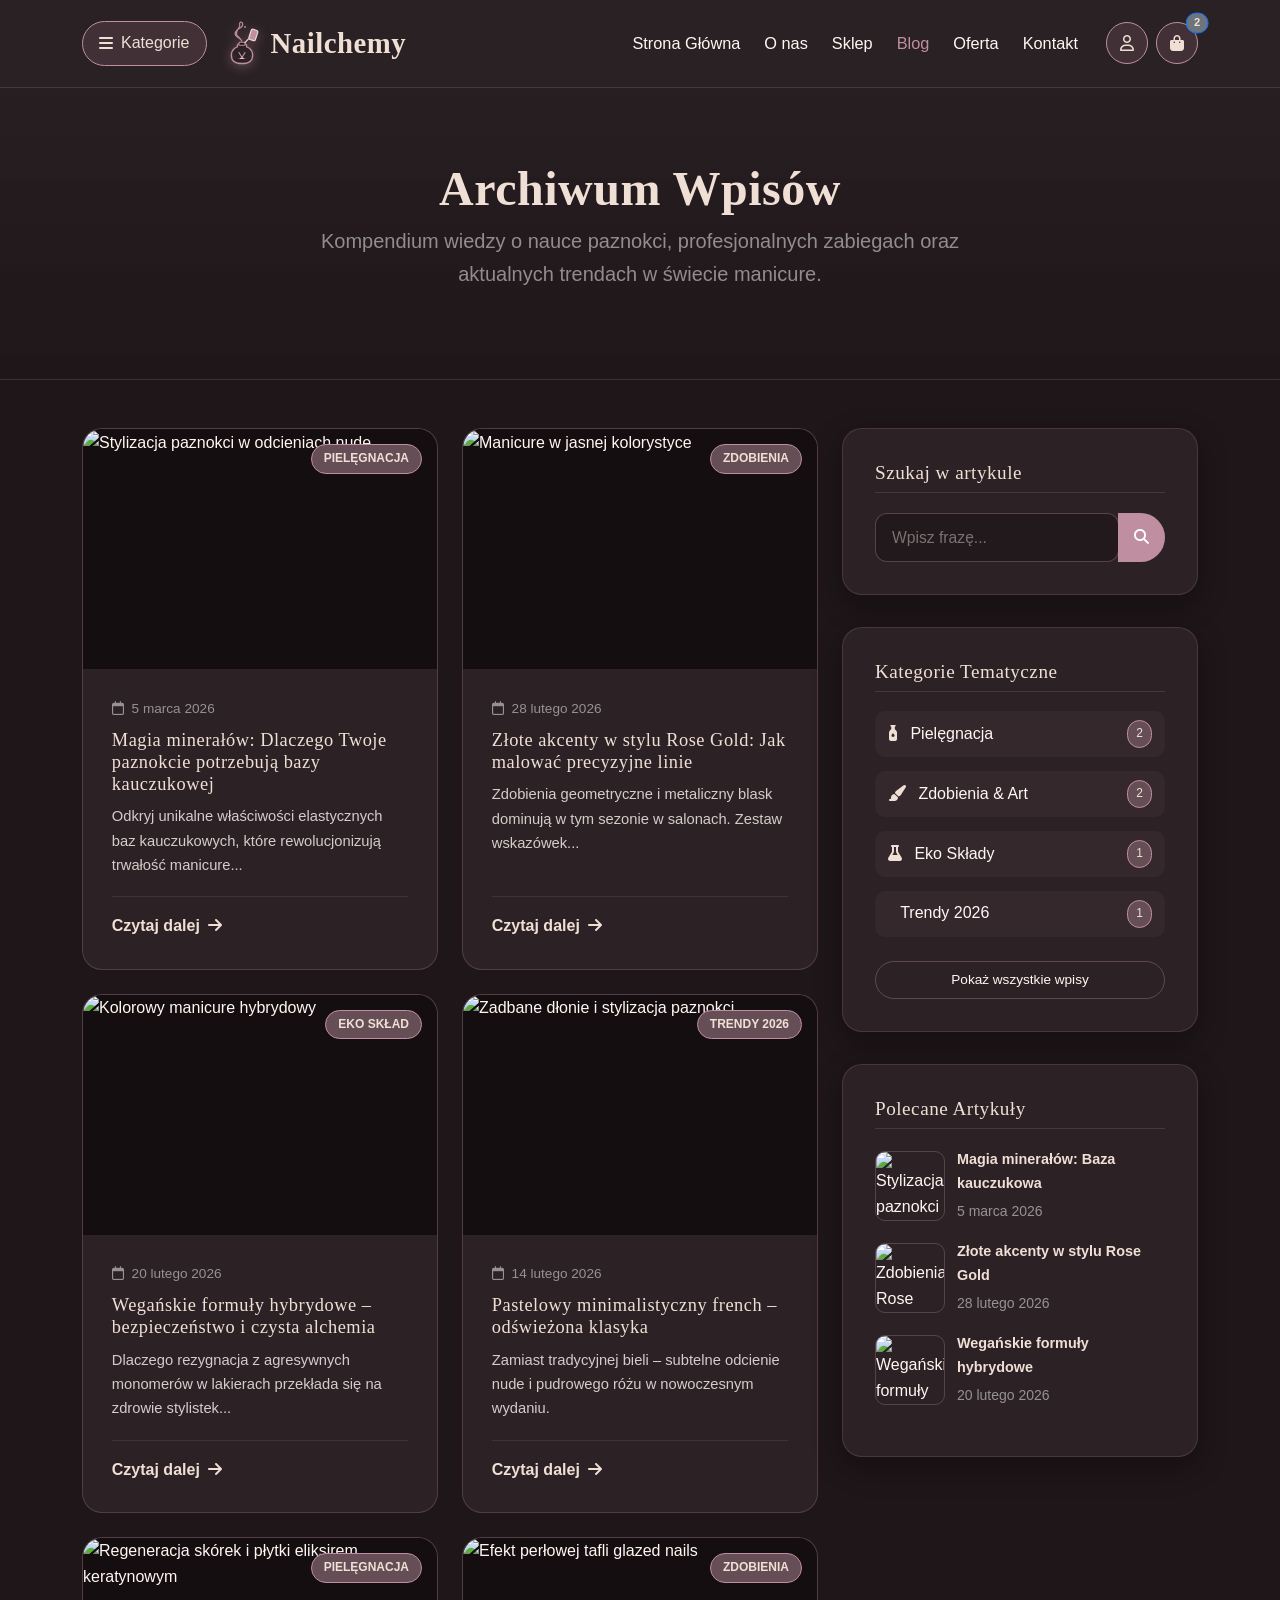
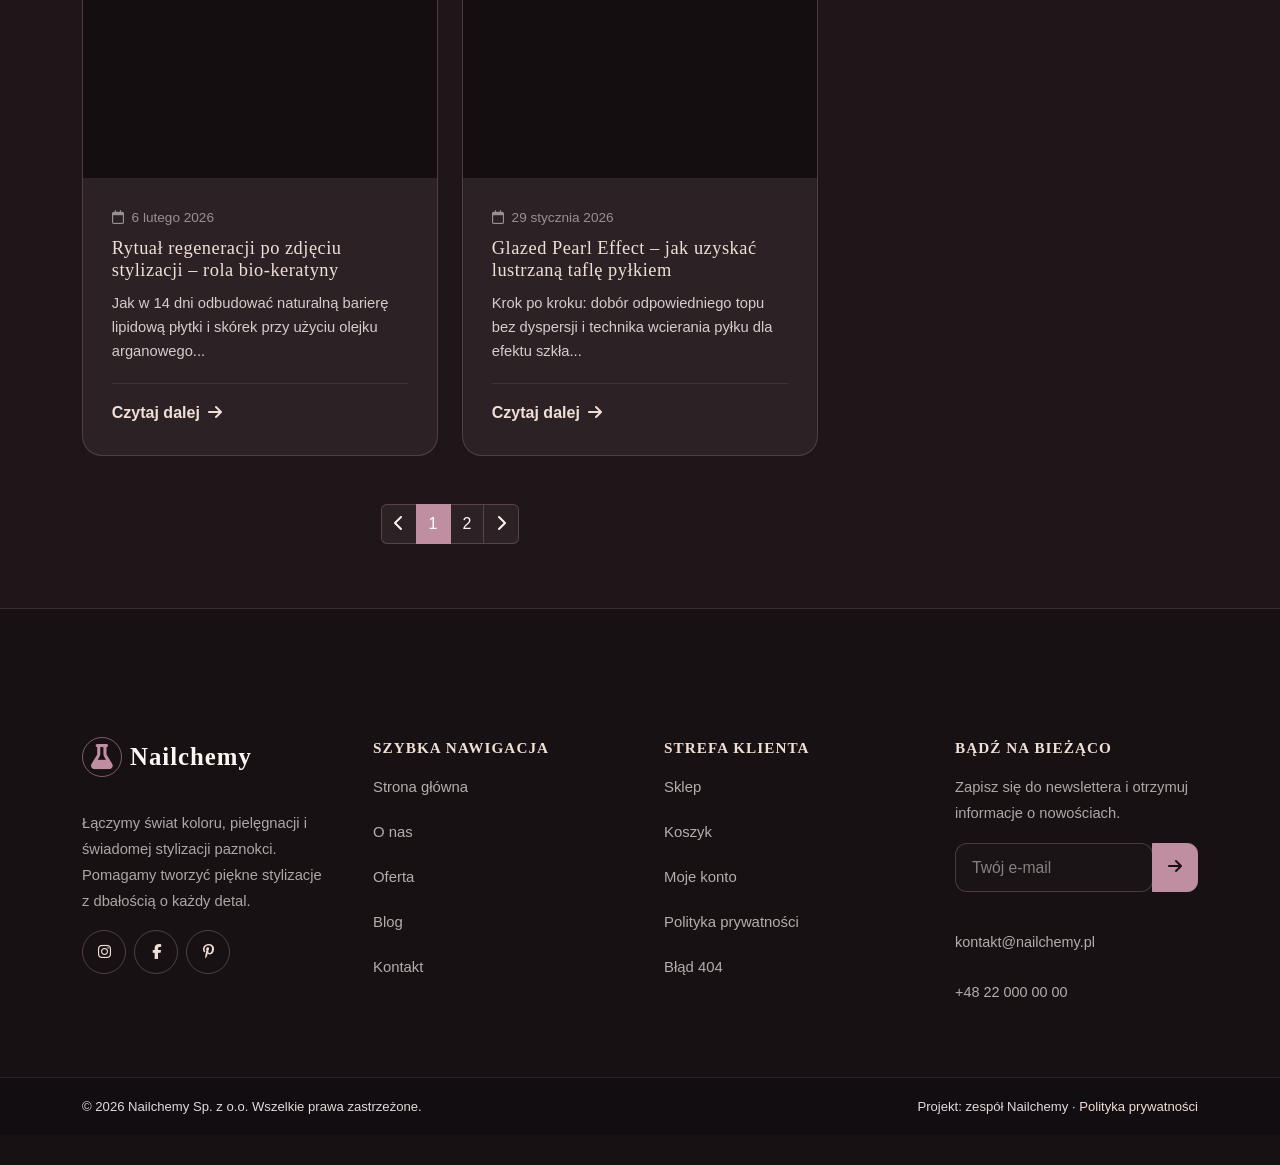
==== commit 28eb6e1f: "Add files via upload" ====
--- a/blog.html
+++ b/blog.html
@@ -3,170 +3,174 @@
 <head>
     <meta charset="UTF-8">
     <meta name="viewport" content="width=device-width, initial-scale=1.0">
-    <title>Nailchemy - Blog</title>
-    <!-- Bootstrap 5 CSS CDN -->
+    <title>Blog – Nailchemy</title>
+    <meta name="description" content="Porady, inspiracje i wiedza o pielęgnacji oraz stylizacji paznokci na blogu Nailchemy.">
+
+    <!-- Bootstrap 5 CSS -->
     <link href="https://cdn.jsdelivr.net/npm/bootstrap@5.3.2/dist/css/bootstrap.min.css" rel="stylesheet">
-    <!-- FontAwesome Icons CDN -->
+    <!-- FontAwesome -->
     <link rel="stylesheet" href="https://cdnjs.cloudflare.com/ajax/libs/font-awesome/6.4.2/css/all.min.css">
     <!-- Google Fonts -->
     <link rel="preconnect" href="https://fonts.googleapis.com">
     <link rel="preconnect" href="https://fonts.gstatic.com" crossorigin>
-    <!-- External Stylesheet -->
-    <link rel="stylesheet" href="style.css">
+    <!-- Style całej strony (jeden wspólny plik) -->
+    <link rel="stylesheet" href="css/style.css">
+
+    <meta property="og:type" content="website">
+    <meta property="og:title" content="Blog – Nailchemy">
+    <meta property="og:description" content="Porady, inspiracje i wiedza o pielęgnacji oraz stylizacji paznokci na blogu Nailchemy.">
+    <meta property="og:image" content="https://images.unsplash.com/photo-1632345031435-8727f6897d53?auto=format&amp;fit=crop&amp;w=1200&amp;q=80">
+<script type="application/ld+json">{"@context": "https://schema.org", "@type": "Blog", "name": "Blog Nailchemy", "url": "https://nailchemy.pl/blog.html"}</script>
 </head>
-<body>
+<body data-page="blog">
 
-    <!-- NAVBAR -->
-    <header class="sticky-top">
-        <nav class="navbar navbar-expand-lg navbar-custom">
-            <div class="container">
-                <div class="d-flex align-items-center gap-3">
-                    <button class="btn-categories-trigger" type="button" data-bs-toggle="offcanvas" data-bs-target="#categoriesDrawer">
-                        <i class="fa-solid fa-bars text-accent"></i>
-                        <span class="d-none d-sm-inline">Kategorie</span>
-                    </button>
-                    <a class="navbar-brand" href="index.html">
-                        <svg class="brand-logo-svg" viewBox="0 0 100 120" fill="none" xmlns="http://www.w3.org/2000/svg">
-                            <path d="M38 66 C38 60, 62 60, 62 66 L62 70 C62 70, 78 74, 78 92 C78 108, 65 114, 50 114 C35 114, 22 108, 22 92 C22 74, 38 70, 38 70 Z" stroke="#BF8EA0" stroke-width="3.5" fill="#2C2226"/>
-                            <rect x="42" y="58" width="16" height="8" rx="2" stroke="#BF8EA0" stroke-width="3" fill="#1E1619"/>
-                            <path d="M26 90 C32 106, 68 106, 74 90 C70 98, 58 106, 50 96 C42 106, 30 98, 26 90 Z" fill="#F0DFD5" opacity="0.9"/>
-                            <path d="M42 85 L50 98 L58 85" stroke="#BF8EA0" stroke-width="3" stroke-linecap="round" stroke-linejoin="round"/>
-                            <g transform="translate(10, -5) rotate(18 50 50)">
-                                <rect x="58" y="24" width="18" height="28" rx="4" stroke="#F0DFD5" stroke-width="3" fill="#BF8EA0"/>
-                                <line x1="58" y1="52" x2="52" y2="64" stroke="#F0DFD5" stroke-width="3" stroke-linecap="round"/>
-                            </g>
-                            <path d="M50 56 C46 44, 30 46, 32 34 C34 22, 54 20, 52 10 C50 2, 42 4, 44 12 C46 20, 32 26, 36 38 C38 44, 48 48, 50 56 Z" stroke="#BF8EA0" stroke-width="3" fill="none" stroke-linecap="round"/>
-                            <circle cx="58" cy="18" r="2" fill="#F0DFD5"/>
-                        </svg>
-                        Nailchemy
-                    </a>
-                </div>
-                <button class="navbar-toggler ms-auto me-2" type="button" data-bs-toggle="collapse" data-bs-target="#navbarNailchemy">
-                    <span class="navbar-toggler-icon"></span>
-                </button>
-                <div class="collapse navbar-collapse" id="navbarNailchemy">
-                    <ul class="navbar-nav ms-auto mb-2 mb-lg-0 align-items-lg-center me-lg-3">
-                        <li class="nav-item"><a class="nav-link " href="index.html">Strona Główna</a></li>
-                        <li class="nav-item"><a class="nav-link " href="sklep.html">Sklep</a></li>
-                        <li class="nav-item"><a class="nav-link active" href="blog.html">Blog</a></li>
-                    </ul>
-                </div>
-                <div class="d-flex align-items-center gap-2">
-                    <a href="produkt.html" class="nav-icon-btn" title="Produkt">
-                        <i class="fa-solid fa-gem"></i>
-                    </a>
-                    <a href="single.html" class="nav-icon-btn" title="Wpis">
-                        <i class="fa-solid fa-file-lines"></i>
-                    </a>
-                </div>
+    <!-- NAVBAR + panele Kategorie / Koszyk (wstawiane przez js/navbar.js) -->
+    <script src="js/navbar.js"></script>
+
+    <!-- ===== TREŚĆ STRONY ===== -->
+        <header class="py-5 text-center" style="background: linear-gradient(180deg, rgba(44,34,38,0.7) 0%, var(--bg-dark) 100%); border-bottom: 1px solid rgba(191,142,160,0.15);">
+            <div class="container py-4">
+                <h1 class="display-5 fw-bold text-accent mb-2">Archiwum Wpisów</h1>
+                <p class="lead text-white-50 mx-auto" style="max-width: 650px;">Kompendium wiedzy o nauce paznokci, profesjonalnych zabiegach oraz aktualnych trendach w świecie manicure.</p>
             </div>
-        </nav>
-    </header>
-
-    <!-- OFFCANVAS KATEGORIE -->
-    <div class="offcanvas offcanvas-start offcanvas-custom" tabindex="-1" id="categoriesDrawer">
-        <div class="offcanvas-header">
-            <h5 class="offcanvas-title"><i class="fa-solid fa-layer-group text-primary-brand"></i> Kategorie</h5>
-            <button type="button" class="btn-close btn-close-white" data-bs-dismiss="offcanvas"></button>
-        </div>
-        <div class="offcanvas-body">
-            <div class="mb-4">
-                <div class="category-group-title"><i class="fa-solid fa-house"></i> Strona Główna</div>
-                <a class="category-item-link" href="index.html">Przejdź do Home</a>
-            </div>
-            <div class="mb-4">
-                <div class="category-group-title"><i class="fa-solid fa-store"></i> E-Commerce</div>
-                <a class="category-item-link" href="sklep.html">Katalog / Sklep</a>
-                <a class="category-item-link" href="produkt.html">Pojedynczy Produkt</a>
-            </div>
-            <div class="mb-4">
-                <div class="category-group-title"><i class="fa-solid fa-blog"></i> Blog & Artykuły</div>
-                <a class="category-item-link" href="blog.html">Archiwum Bloga</a>
-                <a class="category-item-link" href="single.html">Pojedynczy Wpis</a>
-            </div>
-        </div>
-    </div>
-
+        </header>
     
-    <header class="py-5 text-center" style="background: linear-gradient(180deg, rgba(44,34,38,0.7) 0%, var(--bg-dark) 100%); border-bottom: 1px solid rgba(191,142,160,0.15);">
-        <div class="container py-4">
-            <h1 class="display-5 fw-bold text-accent mb-2">Archiwum Wpisów (Blog)</h1>
-            <p class="lead text-white-50 mx-auto" style="max-width: 650px;">Kompendium wiedzy o nauce paznokci, profesjonalnych zabiegach oraz aktualnych trendach w świecie manicure.</p>
-        </div>
-    </header>
-
-    <main class="container py-5">
-        <div class="row g-4">
-            <div class="col-lg-8">
-                <div class="row g-4">
-                    <div class="col-md-6">
-                        <div class="product-card-ecommerce">
-                            <div class="product-card-img-wrap"><span class="product-badge-promo">Pielęgnacja</span><img src="https://images.unsplash.com/photo-1604654894610-df63bc536371?auto=format&fit=crop&w=600&q=80"></div>
-                            <div class="product-card-body">
-                                <div class="text-white-50 mb-2" style="font-size: 0.85rem;"><span><i class="fa-regular fa-calendar me-1"></i> 5 marca 2026</span></div>
-                                <h3 class="product-title-ec">Magia minerałów: Dlaczego Twoje paznokcie potrzebują bazy kauczukowej</h3>
-                                <p class="text-white-50 small mb-3">Odkryj unikalne właściwości elastycznych baz kauczukowych...</p>
-                                <div class="mt-auto pt-2"><a class="text-accent fw-bold text-decoration-none" href="single.html">Czytaj dalej <i class="fa-solid fa-arrow-right ms-1"></i></a></div>
+        <main class="container py-5">
+            <div class="row g-4">
+                <div class="col-lg-8">
+                    <div class="row g-4">
+                        <!-- Karta 1 -->
+                        <div class="col-md-6">
+                            <div class="card-alchemy" data-blog-category="pielęgnacja">
+                                <div class="card-alchemy-img-wrap"><span class="card-badge">Pielęgnacja</span><img src="https://images.unsplash.com/photo-1604654894610-df63bc536371?auto=format&fit=crop&w=600&q=80" alt="Stylizacja paznokci w odcieniach nude"></div>
+                                <div class="card-alchemy-body">
+                                    <div class="text-white-50 mb-2" style="font-size: 0.85rem;"><span><i class="fa-regular fa-calendar me-1"></i> 5 marca 2026</span></div>
+                                    <h3 class="card-alchemy-title h5">Magia minerałów: Dlaczego Twoje paznokcie potrzebują bazy kauczukowej</h3>
+                                    <p class="card-alchemy-text">Odkryj unikalne właściwości elastycznych baz kauczukowych, które rewolucjonizują trwałość manicure...</p>
+                                    <div class="card-alchemy-footer"><a class="text-accent fw-bold text-decoration-none cursor-pointer" href="single.html">Czytaj dalej <i class="fa-solid fa-arrow-right ms-1"></i></a></div>
+                                </div>
+                            </div>
+                        </div>
+                        <!-- Karta 2 -->
+                        <div class="col-md-6">
+                            <div class="card-alchemy" data-blog-category="zdobienia">
+                                <div class="card-alchemy-img-wrap"><span class="card-badge">Zdobienia</span><img src="https://images.unsplash.com/photo-1632345031435-8727f6897d53?auto=format&fit=crop&w=600&q=80" alt="Manicure w jasnej kolorystyce"></div>
+                                <div class="card-alchemy-body">
+                                    <div class="text-white-50 mb-2" style="font-size: 0.85rem;"><span><i class="fa-regular fa-calendar me-1"></i> 28 lutego 2026</span></div>
+                                    <h3 class="card-alchemy-title h5">Złote akcenty w stylu Rose Gold: Jak malować precyzyjne linie</h3>
+                                    <p class="card-alchemy-text">Zdobienia geometryczne i metaliczny blask dominują w tym sezonie w salonach. Zestaw wskazówek...</p>
+                                    <div class="card-alchemy-footer"><a class="text-accent fw-bold text-decoration-none cursor-pointer" href="single-2.html">Czytaj dalej <i class="fa-solid fa-arrow-right ms-1"></i></a></div>
+                                </div>
+                            </div>
+                        </div>
+                        <!-- Karta 3 -->
+                        <div class="col-md-6">
+                            <div class="card-alchemy" data-blog-category="eko-składy">
+                                <div class="card-alchemy-img-wrap"><span class="card-badge">Eko Skład</span><img src="https://images.unsplash.com/photo-1519014816548-bf5fe059798b?auto=format&fit=crop&w=600&q=80" alt="Kolorowy manicure hybrydowy"></div>
+                                <div class="card-alchemy-body">
+                                    <div class="text-white-50 mb-2" style="font-size: 0.85rem;"><span><i class="fa-regular fa-calendar me-1"></i> 20 lutego 2026</span></div>
+                                    <h3 class="card-alchemy-title h5">Wegańskie formuły hybrydowe – bezpieczeństwo i czysta alchemia</h3>
+                                    <p class="card-alchemy-text">Dlaczego rezygnacja z agresywnych monomerów w lakierach przekłada się na zdrowie stylistek...</p>
+                                    <div class="card-alchemy-footer"><a class="text-accent fw-bold text-decoration-none cursor-pointer" href="single-3.html">Czytaj dalej <i class="fa-solid fa-arrow-right ms-1"></i></a></div>
+                                </div>
+                            </div>
+                        </div>
+                        <!-- Karta 4 -->
+                        <div class="col-md-6">
+                            <div class="card-alchemy" data-blog-category="trendy">
+                                <div class="card-alchemy-img-wrap"><span class="card-badge">Trendy 2026</span><img src="https://images.unsplash.com/photo-1522337360788-8b13dee7a37e?auto=format&fit=crop&w=600&q=80" alt="Zadbane dłonie i stylizacja paznokci"></div>
+                                <div class="card-alchemy-body">
+                                    <div class="text-white-50 mb-2" style="font-size: 0.85rem;"><span><i class="fa-regular fa-calendar me-1"></i> 14 lutego 2026</span></div>
+                                    <h3 class="card-alchemy-title h5">Pastelowy minimalistyczny french – odświeżona klasyka</h3>
+                                    <p class="card-alchemy-text">Zamiast tradycyjnej bieli – subtelne odcienie nude i pudrowego różu w nowoczesnym wydaniu.</p>
+                                    <div class="card-alchemy-footer"><a class="text-accent fw-bold text-decoration-none cursor-pointer" href="single.html">Czytaj dalej <i class="fa-solid fa-arrow-right ms-1"></i></a></div>
+                                </div>
+                            </div>
+                        </div>
+                        <!-- Karta 5 -->
+                        <div class="col-md-6">
+                            <div class="card-alchemy" data-blog-category="pielęgnacja">
+                                <div class="card-alchemy-img-wrap"><span class="card-badge">Pielęgnacja</span><img src="https://images.unsplash.com/photo-1608248597309-a74f4c2c5251?auto=format&fit=crop&w=600&q=80" alt="Regeneracja skórek i płytki eliksirem keratynowym"></div>
+                                <div class="card-alchemy-body">
+                                    <div class="text-white-50 mb-2" style="font-size: 0.85rem;"><span><i class="fa-regular fa-calendar me-1"></i> 6 lutego 2026</span></div>
+                                    <h3 class="card-alchemy-title h5">Rytuał regeneracji po zdjęciu stylizacji – rola bio-keratyny</h3>
+                                    <p class="card-alchemy-text">Jak w 14 dni odbudować naturalną barierę lipidową płytki i skórek przy użyciu olejku arganowego...</p>
+                                    <div class="card-alchemy-footer"><a class="text-accent fw-bold text-decoration-none cursor-pointer" href="single.html">Czytaj dalej <i class="fa-solid fa-arrow-right ms-1"></i></a></div>
+                                </div>
+                            </div>
+                        </div>
+                        <!-- Karta 6 -->
+                        <div class="col-md-6">
+                            <div class="card-alchemy" data-blog-category="zdobienia">
+                                <div class="card-alchemy-img-wrap"><span class="card-badge">Zdobienia</span><img src="https://images.unsplash.com/photo-1610992015732-2449b76344bc?auto=format&fit=crop&w=600&q=80" alt="Efekt perłowej tafli glazed nails"></div>
+                                <div class="card-alchemy-body">
+                                    <div class="text-white-50 mb-2" style="font-size: 0.85rem;"><span><i class="fa-regular fa-calendar me-1"></i> 29 stycznia 2026</span></div>
+                                    <h3 class="card-alchemy-title h5">Glazed Pearl Effect – jak uzyskać lustrzaną taflę pyłkiem</h3>
+                                    <p class="card-alchemy-text">Krok po kroku: dobór odpowiedniego topu bez dyspersji i technika wcierania pyłku dla efektu szkła...</p>
+                                    <div class="card-alchemy-footer"><a class="text-accent fw-bold text-decoration-none cursor-pointer" href="single-2.html">Czytaj dalej <i class="fa-solid fa-arrow-right ms-1"></i></a></div>
+                                </div>
                             </div>
                         </div>
                     </div>
-                    <div class="col-md-6">
-                        <div class="product-card-ecommerce">
-                            <div class="product-card-img-wrap"><span class="product-badge-promo">Zdobienia</span><img src="https://images.unsplash.com/photo-1632345031435-8727f6897d53?auto=format&fit=crop&w=600&q=80"></div>
-                            <div class="product-card-body">
-                                <div class="text-white-50 mb-2" style="font-size: 0.85rem;"><span><i class="fa-regular fa-calendar me-1"></i> 28 lutego 2026</span></div>
-                                <h3 class="product-title-ec">Złote akcenty w stylu Rose Gold: Jak malować precyzyjne linie</h3>
-                                <p class="text-white-50 small mb-3">Zdobienia geometryczne i metaliczny blask dominują w tym sezonie...</p>
-                                <div class="mt-auto pt-2"><a class="text-accent fw-bold text-decoration-none" href="single.html">Czytaj dalej <i class="fa-solid fa-arrow-right ms-1"></i></a></div>
-                            </div>
+    
+                    <nav aria-label="Paginacja" class="mt-5">
+                        <ul class="pagination justify-content-center">
+                            <li class="page-item disabled"><a class="page-link" href="#"><i class="fa-solid fa-chevron-left"></i></a></li>
+                            <li class="page-item active"><a class="page-link" href="#">1</a></li>
+                            <li class="page-item"><a class="page-link" href="#">2</a></li>
+                            <li class="page-item"><a class="page-link" href="#"><i class="fa-solid fa-chevron-right"></i></a></li>
+                        </ul>
+                    </nav>
+                </div>
+    
+                <!-- Pasek Boczny (<aside>) -->
+                <div class="col-lg-4">
+                    <div class="sidebar-box">
+                        <h4 class="sidebar-title">Szukaj w artykule</h4>
+                        <div class="input-group">
+                            <input type="text" class="form-control" placeholder="Wpisz frazę...">
+                            <button class="btn btn-hero-solid px-3" type="button"><i class="fa-solid fa-magnifying-glass"></i></button>
+                        </div>
+                    </div>
+    
+                    <div class="sidebar-box">
+                        <h4 class="sidebar-title">Kategorie Tematyczne</h4>
+                        <div class="d-flex flex-column gap-2">
+                            <button type="button" class="category-badge-item blog-category-filter" data-blog-filter="pielęgnacja"><span><i class="fa-solid fa-bottle-droplet me-2 text-accent"></i> Pielęgnacja</span><span class="badge-count">2</span></button>
+                            <button type="button" class="category-badge-item blog-category-filter" data-blog-filter="zdobienia"><span><i class="fa-solid fa-paint-brush me-2 text-accent"></i> Zdobienia & Art</span><span class="badge-count">2</span></button>
+                            <button type="button" class="category-badge-item blog-category-filter" data-blog-filter="eko-składy"><span><i class="fa-solid fa-flask me-2 text-accent"></i> Eko Składy</span><span class="badge-count">1</span></button>
+                            <button type="button" class="category-badge-item blog-category-filter" data-blog-filter="trendy"><span><i class="fa-solid fa-sparkles me-2 text-accent"></i> Trendy 2026</span><span class="badge-count">1</span></button>
+                            <button type="button" class="blog-category-clear" data-blog-filter="all">Pokaż wszystkie wpisy</button>
+                        </div>
+                    </div>
+    
+                    <div class="sidebar-box">
+                        <h4 class="sidebar-title">Polecane Artykuły</h4>
+                        <div class="sidebar-featured-item mb-3" onclick="location.href='single.html'">
+                            <img src="https://images.unsplash.com/photo-1604654894610-df63bc536371?auto=format&fit=crop&w=150&q=80" class="sidebar-featured-img" alt="Stylizacja paznokci w odcieniach nude">
+                            <div><div class="sidebar-featured-title">Magia minerałów: Baza kauczukowa</div><small class="text-white-50">5 marca 2026</small></div>
+                        </div>
+                        <div class="sidebar-featured-item mb-3" onclick="location.href='single-2.html'">
+                            <img src="https://images.unsplash.com/photo-1632345031435-8727f6897d53?auto=format&fit=crop&w=150&q=80" class="sidebar-featured-img" alt="Zdobienia Rose Gold">
+                            <div><div class="sidebar-featured-title">Złote akcenty w stylu Rose Gold</div><small class="text-white-50">28 lutego 2026</small></div>
+                        </div>
+                        <div class="sidebar-featured-item" onclick="location.href='single-3.html'">
+                            <img src="https://images.unsplash.com/photo-1519014816548-bf5fe059798b?auto=format&fit=crop&w=150&q=80" class="sidebar-featured-img" alt="Wegańskie formuły hybrydowe">
+                            <div><div class="sidebar-featured-title">Wegańskie formuły hybrydowe</div><small class="text-white-50">20 lutego 2026</small></div>
                         </div>
                     </div>
                 </div>
             </div>
-            <div class="col-lg-4">
-                <div class="sticky-summary-box">
-                    <h4 class="sidebar-title">Kategorie Tematyczne</h4>
-                    <div class="d-flex flex-column gap-2">
-                        <div class="category-badge-item"><span><i class="fa-solid fa-bottle-droplet me-2 text-accent"></i> Pielęgnacja</span><span class="badge-count">12</span></div>
-                        <div class="category-badge-item"><span><i class="fa-solid fa-paint-brush me-2 text-accent"></i> Zdobienia & Art</span><span class="badge-count">8</span></div>
-                    </div>
-                </div>
-            </div>
-        </div>
-    </main>
+        </main>
 
+    <!-- STOPKA (wstawiana przez js/footer.js) -->
+    <script src="js/footer.js"></script>
 
-    <footer>
-        <div class="container">
-            <div class="row gy-4">
-                <div class="col-lg-4">
-                    <a class="footer-brand d-flex align-items-center gap-2" href="index.html">Nailchemy</a>
-                    <p class="pe-lg-3">Pionierskie połączenie alchemii pielęgnacyjnej, minerałów i najwyższej jakości lakierów.</p>
-                </div>
-                <div class="col-md-4 col-lg-2 ms-auto">
-                    <h6 class="text-accent fw-bold mb-3">Nawigacja</h6>
-                    <ul class="footer-links-list list-unstyled">
-                        <li><a href="index.html">Strona Główna</a></li>
-                        <li><a href="sklep.html">Sklep</a></li>
-                        <li><a href="blog.html">Blog</a></li>
-                        <li><a href="produkt.html">Produkt</a></li>
-                        <li><a href="single.html">Wpis</a></li>
-                    </ul>
-                </div>
-                <div class="col-md-4 col-lg-3">
-                    <h6 class="text-accent fw-bold mb-3">Podmiot</h6>
-                    <p class="mb-1"><strong>Nailchemy Sp. z o.o.</strong></p>
-                    <p class="mb-1">ul. Alchemiczna 12, Warszawa</p>
-                    <p class="mb-0">NIP: 5210001122</p>
-                </div>
-            </div>
-            <div class="footer-bottom text-center">
-                <p class="mb-0">&copy; 2026 <strong>Nailchemy Sp. z o.o.</strong> Wszelkie prawa zastrzeżone.</p>
-            </div>
-        </div>
-    </footer>
-
-    <!-- Bootstrap JS -->
+    <!-- Bootstrap 5 JS -->
     <script src="https://cdn.jsdelivr.net/npm/bootstrap@5.3.2/dist/js/bootstrap.bundle.min.js"></script>
+    <!-- Wspólne skrypty (modal powiadomień, helpery) -->
+    <script src="js/main.js"></script>
+    <script src="js/cart.js"></script>
+    <script src="js/blog.js"></script>
 </body>
 </html>
--- a/css/style.css
+++ b/css/style.css
@@ -0,0 +1,2040 @@
+:root {
+    --primary-color: #BF8EA0;   /* Rose Dusty Gold */
+    --secondary-color: #664E56; /* Deep Warm Plum */
+    --accent-color: #F0DFD5;    /* Soft Cream Nude */
+    --text-color: #fff7f2;      /* Soft Silk Off-White */
+    --bg-dark: #1E1619;         /* Deep Background */
+    --bg-card: #2C2226;         /* Card Background */
+    --bg-glass: rgba(44, 34, 38, 0.94);
+    --font-heading: 'Palatino', 'URW Palladio L', serif;
+    --font-body: 'Gill Sans', 'Gill Sans MT', Calibri, sans-serif;
+    --transition-smooth: all 0.35s cubic-bezier(0.4, 0, 0.2, 1);
+    --box-shadow-glow: 0 10px 30px rgba(191, 142, 160, 0.25);
+}
+
+html {
+    scroll-behavior: smooth;
+    font-size: 16px;
+}
+
+body {
+    background-color: var(--bg-dark);
+    color: var(--text-color);
+    font-family: var(--font-body);
+    line-height: 1.65;
+    overflow-x: hidden;
+}
+
+h1, h2, h3, h4, h5, h6, .navbar-brand {
+    font-family: var(--font-heading);
+    color: var(--text-color);
+    letter-spacing: 0.5px;
+}
+
+p {
+    color: rgba(255, 247, 242, 0.88);
+}
+
+.text-accent {
+    color: var(--accent-color) !important;
+}
+
+.text-primary-brand {
+    color: var(--primary-color) !important;
+}
+
+/* Sekcja Title Wrapper */
+.section-title-wrapper {
+    text-align: center;
+    margin-bottom: 3.5rem;
+    position: relative;
+}
+
+.section-title-wrapper h2 {
+    font-size: 2.3rem;
+    font-weight: 700;
+    display: inline-block;
+    position: relative;
+}
+
+.section-title-wrapper h2::after {
+    content: '';
+    display: block;
+    width: 65px;
+    height: 3px;
+    background: linear-gradient(90deg, var(--primary-color), var(--accent-color));
+    margin: 12px auto 0 auto;
+    border-radius: 2px;
+}
+
+/* Nawigacja Główna */
+.navbar-custom {
+    background-color: var(--bg-glass);
+    backdrop-filter: blur(12px);
+    -webkit-backdrop-filter: blur(12px);
+    border-bottom: 1px solid rgba(191, 142, 160, 0.2);
+    padding: 0.9rem 0;
+    transition: var(--transition-smooth);
+    z-index: 1040;
+}
+
+.btn-categories-trigger {
+    background: rgba(191, 142, 160, 0.15);
+    border: 1px solid var(--primary-color);
+    color: var(--accent-color);
+    padding: 8px 16px;
+    border-radius: 50px;
+    font-weight: 500;
+    display: inline-flex;
+    align-items: center;
+    gap: 8px;
+    transition: var(--transition-smooth);
+    cursor: pointer;
+}
+
+.btn-categories-trigger:hover {
+    background: var(--primary-color);
+    color: #fff;
+    box-shadow: 0 4px 15px rgba(191, 142, 160, 0.3);
+}
+
+.brand-logo-svg {
+    width: 38px;
+    height: 48px;
+    display: inline-block;
+    vertical-align: middle;
+    filter: drop-shadow(0 2px 6px rgba(191, 142, 160, 0.4));
+    transition: var(--transition-smooth);
+}
+
+.navbar-brand:hover .brand-logo-svg {
+    transform: scale(1.08) rotate(-3deg);
+    filter: drop-shadow(0 0 12px rgba(240, 223, 213, 0.7));
+}
+
+.navbar-brand {
+    font-size: 1.8rem;
+    font-weight: 700;
+    color: var(--accent-color) !important;
+    display: flex;
+    align-items: center;
+    gap: 10px;
+    cursor: pointer;
+}
+
+.nav-link {
+    color: var(--text-color) !important;
+    font-size: 1.02rem;
+    font-weight: 500;
+    margin: 0 4px;
+    cursor: pointer;
+    transition: var(--transition-smooth);
+}
+
+.nav-link:hover, .nav-link.active {
+    color: var(--accent-color) !important;
+}
+
+/* Ikony Akcji E-Commerce w Navbarze (Konto & Koszyk z badge '2') */
+.nav-ecommerce-icon {
+    background: rgba(191, 142, 160, 0.15);
+    border: 1px solid var(--primary-color);
+    color: var(--accent-color);
+    width: 42px;
+    height: 42px;
+    border-radius: 50%;
+    display: inline-flex;
+    align-items: center;
+    justify-content: center;
+    transition: var(--transition-smooth);
+    text-decoration: none;
+    cursor: pointer;
+}
+
+.nav-ecommerce-icon:hover {
+    background: var(--primary-color);
+    color: #fff;
+    box-shadow: 0 4px 15px rgba(191, 142, 160, 0.3);
+    transform: translateY(-2px);
+}
+
+/* Offcanvas Drawers */
+.offcanvas-custom {
+    background-color: var(--bg-card);
+    color: var(--text-color);
+    border-color: rgba(191, 142, 160, 0.3);
+    width: 380px !important;
+    max-width: 85vw;
+}
+
+.offcanvas-header {
+    border-bottom: 1px solid rgba(191, 142, 160, 0.25);
+    padding: 1.5rem;
+    background-color: rgba(30, 22, 25, 0.5);
+}
+
+.offcanvas-title {
+    font-family: var(--font-heading);
+    color: var(--accent-color);
+    font-size: 1.35rem;
+    display: flex;
+    align-items: center;
+    gap: 10px;
+}
+
+.category-group-title {
+    font-family: var(--font-heading);
+    color: var(--accent-color);
+    font-size: 1.05rem;
+    font-weight: 700;
+    margin-top: 1rem;
+    margin-bottom: 0.5rem;
+    padding-bottom: 4px;
+    border-bottom: 1px solid rgba(191, 142, 160, 0.2);
+    display: flex;
+    align-items: center;
+    gap: 8px;
+}
+
+.category-item-link {
+    color: rgba(255, 247, 242, 0.85);
+    text-decoration: none;
+    display: block;
+    padding: 6px 10px;
+    border-radius: 8px;
+    font-size: 0.92rem;
+    transition: var(--transition-smooth);
+    cursor: pointer;
+}
+
+.category-item-link:hover {
+    background: rgba(191, 142, 160, 0.15);
+    color: var(--accent-color);
+    padding-left: 14px;
+}
+
+/* Cart Drawer Items */
+.cart-drawer-item {
+    display: flex;
+    align-items: center;
+    gap: 14px;
+    padding: 14px 0;
+    border-bottom: 1px solid rgba(191, 142, 160, 0.15);
+}
+
+.cart-drawer-img {
+    width: 65px;
+    height: 65px;
+    border-radius: 12px;
+    object-fit: cover;
+    border: 1px solid rgba(191, 142, 160, 0.3);
+}
+
+.cart-drawer-info {
+    flex-grow: 1;
+}
+
+.cart-drawer-name {
+    font-size: 0.95rem;
+    font-weight: 600;
+    color: var(--accent-color);
+    margin-bottom: 3px;
+}
+
+.cart-drawer-price {
+    font-size: 0.9rem;
+    color: var(--text-color);
+}
+
+.cart-qty-btn {
+    background: rgba(102, 78, 86, 0.4);
+    border: 1px solid rgba(191, 142, 160, 0.3);
+    color: #fff;
+    width: 26px;
+    height: 26px;
+    border-radius: 50%;
+    display: inline-flex;
+    align-items: center;
+    justify-content: center;
+    cursor: pointer;
+    font-size: 0.8rem;
+    transition: var(--transition-smooth);
+}
+
+.cart-qty-btn:hover {
+    background: var(--primary-color);
+}
+
+.cart-remove-btn {
+    color: #ff6b6b;
+    background: none;
+    border: none;
+    cursor: pointer;
+    font-size: 0.9rem;
+    padding: 4px;
+    transition: var(--transition-smooth);
+}
+
+.cart-remove-btn:hover {
+    color: #ff4d4d;
+    transform: scale(1.1);
+}
+
+.cart-drawer-footer {
+    border-top: 1px solid rgba(191, 142, 160, 0.25);
+    padding: 1.5rem;
+    background-color: rgba(30, 22, 25, 0.6);
+}
+
+/* Hero Section */
+#hero {
+    position: relative;
+    padding: 160px 0 120px 0;
+    background: linear-gradient(90deg, rgba(30, 22, 25, 0.88) 0%, rgba(30, 22, 25, 0.65) 50%, rgba(30, 22, 25, 0.35) 100%), 
+                url('https://images.unsplash.com/photo-1604654894610-df63bc536371?auto=format&fit=crop&w=1920&q=80') center/cover no-repeat;
+    overflow: hidden;
+    min-height: 85vh;
+    display: flex;
+    align-items: center;
+}
+
+.hero-top-tag {
+    font-size: 0.82rem;
+    letter-spacing: 2.5px;
+    text-transform: uppercase;
+    color: rgba(240, 223, 213, 0.7);
+    font-weight: 600;
+    margin-bottom: 1rem;
+}
+
+.hero-title {
+    font-size: clamp(3.2rem, 6vw, 5.2rem);
+    font-weight: 400;
+    line-height: 1.05;
+    margin-bottom: 0.8rem;
+    color: #ffffff;
+    font-family: var(--font-heading);
+}
+
+.hero-subtitle-italic {
+    font-size: clamp(1.3rem, 2.5vw, 1.8rem);
+    font-style: italic;
+    font-family: var(--font-heading);
+    color: var(--accent-color);
+    margin-bottom: 1.8rem;
+    font-weight: 400;
+}
+
+.hero-description {
+    font-size: 0.98rem;
+    margin-bottom: 2.5rem;
+    max-width: 540px;
+    color: rgba(255, 247, 242, 0.85);
+    line-height: 1.7;
+}
+
+.btn-hero-solid {
+    background-color: var(--primary-color);
+    color: #ffffff;
+    border: none;
+    padding: 13px 32px;
+    font-weight: 600;
+    border-radius: 50px;
+    font-size: 0.95rem;
+    transition: var(--transition-smooth);
+    text-decoration: none;
+    display: inline-block;
+    cursor: pointer;
+}
+
+.btn-hero-solid:hover {
+    background-color: #cb9ab0;
+    color: #ffffff;
+    transform: translateY(-2px);
+    box-shadow: 0 6px 20px rgba(191, 142, 160, 0.4);
+}
+
+.btn-hero-outline {
+    background: transparent;
+    color: #ffffff;
+    border: 1px solid rgba(255, 255, 255, 0.6);
+    padding: 13px 32px;
+    font-weight: 500;
+    border-radius: 50px;
+    font-size: 0.95rem;
+    transition: var(--transition-smooth);
+    text-decoration: none;
+    display: inline-block;
+    cursor: pointer;
+}
+
+.btn-hero-outline:hover {
+    background: rgba(255, 255, 255, 0.1);
+    color: #ffffff;
+    border-color: #ffffff;
+    transform: translateY(-2px);
+}
+
+/* About & Stats */
+.about-content {
+    background: var(--bg-card);
+    border: 1px solid rgba(191, 142, 160, 0.15);
+    border-radius: 24px;
+    padding: 2.5rem;
+    box-shadow: 0 10px 30px rgba(0,0,0,0.3);
+    height: 100%;
+}
+
+.about-stat-box {
+    background: rgba(102, 78, 86, 0.25);
+    border: 1px solid rgba(191, 142, 160, 0.2);
+    border-radius: 16px;
+    padding: 1.2rem;
+    text-align: center;
+    transition: var(--transition-smooth);
+}
+
+.about-stat-box:hover {
+    border-color: var(--primary-color);
+    transform: translateY(-4px);
+    background: rgba(102, 78, 86, 0.4);
+}
+
+.about-stat-number {
+    font-family: var(--font-heading);
+    font-size: 2.2rem;
+    font-weight: 700;
+    color: var(--accent-color);
+    margin-bottom: 2px;
+}
+
+.about-stat-label {
+    font-size: 0.88rem;
+    color: rgba(255, 247, 242, 0.75);
+    text-transform: uppercase;
+    letter-spacing: 1px;
+}
+
+.about-img-container {
+    position: relative;
+    border-radius: 24px;
+    overflow: hidden;
+    height: 100%;
+    min-height: 380px;
+    border: 1px solid rgba(191, 142, 160, 0.2);
+}
+
+.about-img-container img {
+    width: 100%;
+    height: 100%;
+    object-fit: cover;
+}
+
+/* E-Commerce Cards & Product Cards */
+.bestseller-card, .card-alchemy, .product-card-ecommerce {
+    background: var(--bg-card);
+    border: 1px solid rgba(191, 142, 160, 0.25);
+    border-radius: 20px;
+    overflow: hidden;
+    transition: var(--transition-smooth);
+    height: 100%;
+    display: flex;
+    flex-direction: column;
+}
+
+.bestseller-card:hover, .card-alchemy:hover, .product-card-ecommerce:hover {
+    transform: translateY(-6px);
+    border-color: var(--primary-color);
+    box-shadow: var(--box-shadow-glow);
+}
+
+.bestseller-img-box, .card-alchemy-img-wrap, .product-card-img-wrap {
+    position: relative;
+    height: 240px;
+    overflow: hidden;
+    background: #140E10;
+}
+
+.bestseller-img-box img, .card-alchemy-img-wrap img, .product-card-img-wrap img {
+    width: 100%;
+    height: 100%;
+    object-fit: cover;
+    transition: transform 0.5s ease;
+}
+
+.bestseller-card:hover .bestseller-img-box img, .card-alchemy:hover .card-alchemy-img-wrap img, .product-card-ecommerce:hover .product-card-img-wrap img {
+    transform: scale(1.07);
+}
+
+.bestseller-tag, .card-badge, .product-badge-promo {
+    position: absolute;
+    top: 15px;
+    left: 15px;
+    background: rgba(30, 22, 25, 0.85);
+    backdrop-filter: blur(6px);
+    color: var(--accent-color);
+    border: 1px solid var(--primary-color);
+    font-size: 0.75rem;
+    font-weight: 700;
+    padding: 4px 12px;
+    border-radius: 50px;
+    text-transform: uppercase;
+}
+
+.card-badge, .product-badge-promo {
+    left: auto;
+    right: 15px;
+    background: var(--secondary-color);
+}
+
+.bestseller-body, .card-alchemy-body, .product-card-body {
+    padding: 1.8rem;
+    display: flex;
+    flex-direction: column;
+    flex-grow: 1;
+}
+
+.bestseller-title, .card-alchemy-title, .product-title-ec {
+    font-size: 1.15rem;
+    color: var(--accent-color);
+    margin-bottom: 0.6rem;
+    font-family: var(--font-heading);
+}
+
+.bestseller-desc, .card-alchemy-text {
+    font-size: 0.92rem;
+    color: rgba(255, 247, 242, 0.8);
+    margin-bottom: 1.2rem;
+    flex-grow: 1;
+}
+
+.bestseller-action, .card-alchemy-footer {
+    display: flex;
+    align-items: center;
+    justify-content: space-between;
+    border-top: 1px solid rgba(191, 142, 160, 0.15);
+    padding-top: 1rem;
+}
+
+.product-rating {
+    color: #f39c12;
+    font-size: 0.85rem;
+    margin-bottom: 0.5rem;
+}
+
+.product-price-box {
+    display: flex;
+    align-items: baseline;
+    gap: 10px;
+    margin-bottom: 1.2rem;
+}
+
+.product-current-price {
+    font-size: 1.2rem;
+    font-weight: 700;
+    color: var(--text-color);
+}
+
+.product-old-price {
+    font-size: 0.95rem;
+    color: rgba(255, 247, 242, 0.5);
+    text-decoration: line-through;
+}
+
+/* Offer Cards */
+.offer-card {
+    background-color: var(--bg-card);
+    border: 1px solid rgba(191, 142, 160, 0.2);
+    border-radius: 20px;
+    padding: 2.2rem 2rem 1.8rem 2rem;
+    height: 100%;
+    display: flex;
+    flex-direction: column;
+    transition: var(--transition-smooth);
+    position: relative;
+}
+
+.offer-card:hover {
+    transform: translateY(-6px);
+    box-shadow: 0 12px 30px rgba(0,0,0,0.4);
+}
+
+.offer-card-featured {
+    background-color: var(--accent-color);
+    color: var(--bg-dark);
+}
+
+.offer-card-featured p,
+.offer-card-featured .offer-price,
+.offer-card-featured .offer-arrow,
+.offer-card-featured .offer-title {
+    color: var(--bg-dark) !important;
+}
+
+.offer-icon-circle {
+    width: 54px;
+    height: 54px;
+    border-radius: 50%;
+    background: rgba(191, 142, 160, 0.25);
+    color: var(--text-color);
+    display: inline-flex;
+    align-items: center;
+    justify-content: center;
+    font-size: 1.25rem;
+    margin-bottom: 1.8rem;
+}
+
+.offer-card-featured .offer-icon-circle {
+    background: var(--secondary-color);
+    color: var(--accent-color);
+}
+
+.offer-bestseller-badge {
+    position: absolute;
+    top: 2rem;
+    left: 2rem;
+    background-color: var(--secondary-color);
+    color: #fff;
+    font-size: 0.72rem;
+    font-weight: 700;
+    letter-spacing: 1.5px;
+    padding: 4px 14px;
+    border-radius: 50px;
+    text-transform: uppercase;
+}
+
+.offer-title {
+    font-family: var(--font-heading);
+    font-size: 1.6rem;
+    font-weight: 500;
+    margin-bottom: 1rem;
+}
+
+.offer-desc {
+    font-size: 0.95rem;
+    line-height: 1.6;
+    margin-bottom: 2.5rem;
+    flex-grow: 1;
+}
+
+.offer-footer {
+    display: flex;
+    align-items: center;
+    justify-content: space-between;
+    border-top: 1px solid rgba(191, 142, 160, 0.15);
+    padding-top: 1.2rem;
+    margin-top: auto;
+}
+
+.offer-price {
+    font-size: 1.05rem;
+    font-weight: 600;
+    color: var(--text-color);
+}
+
+.offer-arrow {
+    font-size: 1.2rem;
+    color: var(--text-color);
+    transition: var(--transition-smooth);
+}
+
+.offer-card:hover .offer-arrow {
+    transform: translateX(5px);
+}
+
+/* Sidebar & Blog Components */
+.sidebar-box, .sticky-summary-box {
+    background: var(--bg-card);
+    border: 1px solid rgba(191, 142, 160, 0.2);
+    border-radius: 20px;
+    padding: 2rem;
+    margin-bottom: 2rem;
+    box-shadow: 0 10px 30px rgba(0,0,0,0.3);
+}
+
+.sticky-summary-box {
+    position: sticky;
+    top: 110px;
+}
+
+.sidebar-title {
+    font-size: 1.2rem;
+    color: var(--accent-color);
+    margin-bottom: 1.2rem;
+    padding-bottom: 8px;
+    border-bottom: 1px solid rgba(191, 142, 160, 0.2);
+}
+
+.category-badge-item {
+    display: flex;
+    justify-content: space-between;
+    align-items: center;
+    padding: 8px 12px;
+    border-radius: 10px;
+    color: var(--text-color);
+    text-decoration: none;
+    transition: var(--transition-smooth);
+    margin-bottom: 6px;
+    background: rgba(102, 78, 86, 0.15);
+    cursor: pointer;
+}
+
+.category-badge-item:hover {
+    background: rgba(191, 142, 160, 0.25);
+    color: var(--accent-color);
+    padding-left: 16px;
+}
+
+.badge-count {
+    background-color: var(--secondary-color);
+    color: var(--accent-color);
+    border: 1px solid var(--primary-color);
+    font-size: 0.75rem;
+    padding: 3px 8px;
+    border-radius: 50px;
+}
+
+.sidebar-featured-item {
+    display: flex;
+    gap: 12px;
+    align-items: center;
+    margin-bottom: 1rem;
+    text-decoration: none;
+    cursor: pointer;
+    transition: var(--transition-smooth);
+}
+
+.sidebar-featured-item:hover {
+    opacity: 0.85;
+}
+
+.sidebar-featured-img {
+    width: 70px;
+    height: 70px;
+    border-radius: 10px;
+    object-fit: cover;
+    border: 1px solid rgba(191, 142, 160, 0.3);
+}
+
+.sidebar-featured-title {
+    font-size: 0.9rem;
+    color: var(--accent-color);
+    font-weight: 600;
+    margin-bottom: 2px;
+}
+
+/* Single Article View */
+.article-container {
+    max-width: 840px;
+    margin: 0 auto;
+    background: var(--bg-card);
+    border: 1px solid rgba(191, 142, 160, 0.2);
+    border-radius: 24px;
+    padding: 3rem;
+    box-shadow: 0 15px 40px rgba(0,0,0,0.4);
+}
+
+.article-lead {
+    font-size: 1.25rem;
+    font-family: var(--font-heading);
+    color: var(--accent-color);
+    font-style: italic;
+    line-height: 1.6;
+    margin-bottom: 2rem;
+    border-left: 4px solid var(--primary-color);
+    padding-left: 1.2rem;
+}
+
+.table-alchemy {
+    color: var(--text-color);
+    border-color: rgba(191, 142, 160, 0.25);
+}
+
+.table-alchemy th {
+    background-color: var(--secondary-color);
+    color: var(--accent-color);
+    border-color: rgba(191, 142, 160, 0.3);
+}
+
+.table-alchemy td {
+    background-color: rgba(30, 22, 25, 0.6);
+    color: rgba(255, 247, 242, 0.9);
+    border-color: rgba(191, 142, 160, 0.2);
+}
+
+.author-box {
+    background: rgba(102, 78, 86, 0.25);
+    border: 1px solid rgba(191, 142, 160, 0.3);
+    border-radius: 16px;
+    padding: 2rem;
+    display: flex;
+    align-items: center;
+    gap: 20px;
+    margin: 3rem 0;
+}
+
+.author-avatar {
+    width: 90px;
+    height: 90px;
+    border-radius: 50%;
+    object-fit: cover;
+    border: 2px solid var(--primary-color);
+    flex-shrink: 0;
+}
+
+.comment-card {
+    background: rgba(30, 22, 25, 0.7);
+    border: 1px solid rgba(191, 142, 160, 0.2);
+    border-radius: 16px;
+    padding: 1.5rem;
+    margin-bottom: 1.2rem;
+}
+
+.cart-table-img {
+    width: 75px;
+    height: 75px;
+    border-radius: 12px;
+    object-fit: cover;
+    border: 1px solid rgba(191, 142, 160, 0.25);
+}
+
+.account-sidebar {
+    background: var(--bg-card);
+    border: 1px solid rgba(191, 142, 160, 0.2);
+    border-radius: 20px;
+    padding: 1.5rem;
+}
+
+.account-sidebar .nav-link {
+    color: rgba(255, 247, 242, 0.85);
+    padding: 12px 16px;
+    border-radius: 12px;
+    margin-bottom: 6px;
+    transition: var(--transition-smooth);
+    cursor: pointer;
+}
+
+.account-sidebar .nav-link:hover,
+.account-sidebar .nav-link.active {
+    background: rgba(191, 142, 160, 0.2);
+    color: var(--accent-color);
+    padding-left: 20px;
+}
+
+/* Forms & Inputs */
+.form-control, .form-select {
+    background-color: rgba(30, 22, 25, 0.7) !important;
+    border: 1px solid rgba(191, 142, 160, 0.3) !important;
+    color: var(--text-color) !important;
+    border-radius: 12px !important;
+    padding: 12px 16px !important;
+    font-size: 0.98rem;
+    transition: var(--transition-smooth);
+}
+
+.form-control:focus, .form-select:focus {
+    background-color: rgba(30, 22, 25, 0.9) !important;
+    border-color: var(--primary-color) !important;
+    box-shadow: 0 0 0 0.25rem rgba(191, 142, 160, 0.25) !important;
+}
+
+.form-control::placeholder {
+    color: rgba(255, 247, 242, 0.4);
+}
+
+.form-label {
+    font-weight: 500;
+    color: var(--accent-color);
+    margin-bottom: 6px;
+    font-size: 0.95rem;
+}
+
+/* Footer */
+footer {
+    background-color: #140E10;
+    border-top: 1px solid rgba(191, 142, 160, 0.2);
+    padding: 70px 0 30px 0;
+    color: rgba(255, 247, 242, 0.7);
+    font-size: 0.93rem;
+}
+
+.footer-brand {
+    font-size: 1.8rem;
+    font-family: var(--font-heading);
+    color: var(--accent-color);
+    font-weight: 700;
+    margin-bottom: 1rem;
+    display: inline-block;
+    text-decoration: none;
+    cursor: pointer;
+}
+
+.footer-links-list {
+    list-style: none;
+    padding: 0;
+    margin: 0;
+}
+
+.footer-links-list li {
+    margin-bottom: 10px;
+}
+
+.footer-links-list a {
+    color: rgba(255, 247, 242, 0.7);
+    text-decoration: none;
+    transition: var(--transition-smooth);
+    cursor: pointer;
+}
+
+.footer-links-list a:hover {
+    color: var(--accent-color);
+    padding-left: 5px;
+}
+
+.footer-bottom {
+    border-top: 1px solid rgba(255, 255, 255, 0.08);
+    padding-top: 25px;
+    margin-top: 50px;
+}
+
+/* Pagination */
+.pagination .page-link {
+    background-color: var(--bg-card);
+    border-color: rgba(191, 142, 160, 0.3);
+    color: var(--text-color);
+}
+
+.pagination .page-item.active .page-link {
+    background-color: var(--primary-color);
+    border-color: var(--primary-color);
+    color: #fff;
+}
+
+.pagination .page-link:hover {
+    background-color: rgba(191, 142, 160, 0.2);
+    color: var(--accent-color);
+}
+
+/* Breadcrumbs */
+.breadcrumb-custom .breadcrumb-item + .breadcrumb-item::before,
+.breadcrumb .breadcrumb-item + .breadcrumb-item::before {
+    color: var(--primary-color);
+}
+.breadcrumb-custom a, .breadcrumb a {
+    color: var(--accent-color);
+    text-decoration: none;
+    cursor: pointer;
+}
+
+/* ===== Stan aktywny linku w navbarze (dodawany przez js/navbar.js) ===== */
+.navbar-custom .nav-link.active {
+    color: var(--primary-color) !important;
+}
+.cursor-pointer { cursor: pointer; }
+
+
+/* Koszyk – spójny wygląd, edycja ilości i czytelne przyciski akcji */
+.cart-page .sticky-summary-box {
+    background: linear-gradient(145deg, rgba(44, 34, 38, 0.98), rgba(35, 26, 30, 0.98));
+    border-color: rgba(191, 142, 160, 0.28);
+}
+.cart-table {
+    --bs-table-bg: transparent;
+    --bs-table-color: var(--text-color);
+    --bs-table-border-color: rgba(191, 142, 160, 0.18);
+    margin-bottom: 0;
+}
+.cart-table thead th {
+    color: rgba(255, 247, 242, 0.62);
+    font-size: 0.82rem;
+    font-weight: 600;
+    white-space: nowrap;
+    border-bottom-color: rgba(191, 142, 160, 0.3);
+}
+.cart-table td { vertical-align: middle; white-space: nowrap; }
+.cart-table td:first-child { min-width: 245px; white-space: normal; }
+.cart-quantity-control { display: inline-flex; align-items: center; gap: 8px; }
+.cart-quantity-control.is-compact { gap: 7px; margin-top: 8px; }
+.cart-quantity-input {
+    width: 48px;
+    height: 30px;
+    padding: 2px 4px;
+    text-align: center;
+    color: var(--text-color);
+    background: rgba(30, 22, 25, 0.8);
+    border: 1px solid rgba(191, 142, 160, 0.35);
+    border-radius: 8px;
+    font-size: 0.9rem;
+}
+.cart-quantity-input::-webkit-inner-spin-button,
+.cart-quantity-input::-webkit-outer-spin-button { opacity: 1; }
+.cart-qty-btn { flex: 0 0 28px; }
+.cart-empty-message { color: rgba(255, 247, 242, 0.65); text-align: center; padding: 2rem 0; }
+.cart-action-button {
+    color: var(--text-color) !important;
+    background: transparent !important;
+    border: 1px solid rgba(240, 223, 213, 0.42) !important;
+    font-weight: 600;
+    box-shadow: none;
+    transition: background-color .25s ease, border-color .25s ease, box-shadow .25s ease, transform .25s ease;
+}
+.cart-action-button:hover,
+.cart-action-button:focus-visible {
+    color: var(--text-color) !important;
+    background: rgba(191, 142, 160, 0.18) !important;
+    border-color: var(--primary-color) !important;
+    box-shadow: 0 0 0 4px rgba(191, 142, 160, 0.12), 0 8px 22px rgba(0, 0, 0, 0.2);
+    transform: translateY(-2px);
+}
+.cart-action-button:disabled { opacity: .45; cursor: not-allowed; transform: none; box-shadow: none; }
+.cart-drawer-item .cart-remove-btn { flex-shrink: 0; }
+.cart-summary-panel { top: 110px; }
+@media (max-width: 767px) {
+    .cart-page .sticky-summary-box { padding: 1.15rem !important; }
+    .cart-table td:first-child { min-width: 210px; }
+}
+
+/* Sklep: czytelne przyciski i ukrycie natywnych strzałek pól ilości */
+.cart-quantity-input { appearance: textfield; -moz-appearance: textfield; }
+.cart-quantity-input::-webkit-inner-spin-button,
+.cart-quantity-input::-webkit-outer-spin-button { -webkit-appearance: none; margin: 0; }
+.shop-product-actions { display: grid; grid-template-columns: 1fr; gap: .55rem; margin-top: auto; padding-top: .9rem; }
+.shop-product-actions .btn { min-height: 38px; font-weight: 600; color: var(--text-color, #fff7f2); border: 1px solid rgba(240,223,213,.55); background: transparent; transition: background-color .2s ease, border-color .2s ease, box-shadow .2s ease, transform .2s ease; }
+.shop-product-actions .btn:hover,
+.shop-product-actions .btn:focus-visible { color: var(--text-color, #fff7f2); background: rgba(191,142,160,.22); border-color: var(--primary-color, #bf8ea0); box-shadow: 0 0 0 3px rgba(191,142,160,.13); transform: translateY(-1px); }
+.shop-filter-actions { display: grid; grid-template-columns: 1fr 1fr; gap: .55rem; }
+.shop-filter-actions .btn { white-space: nowrap; }
+.shop-no-results { grid-column: 1 / -1; padding: 3rem 1rem; text-align: center; color: rgba(255,247,242,.7); background: var(--bg-card); border: 1px solid rgba(191,142,160,.2); border-radius: 1rem; }
+
+/* Blog: aktywne, klikalne kategorie */
+.blog-category-filter {
+    width: 100%;
+    border: 1px solid transparent;
+    font: inherit;
+    text-align: left;
+}
+.blog-category-filter.active {
+    background: rgba(191, 142, 160, 0.28);
+    border-color: rgba(191, 142, 160, 0.55);
+    color: var(--accent-color);
+}
+.blog-category-clear {
+    display: inline-flex;
+    align-items: center;
+    justify-content: center;
+    margin-top: 10px;
+    padding: 7px 12px;
+    border: 1px solid rgba(191, 142, 160, 0.35);
+    border-radius: 999px;
+    background: transparent;
+    color: var(--text-color);
+    font-size: 0.85rem;
+    transition: var(--transition-smooth);
+}
+.blog-category-clear:hover {
+    background: rgba(191, 142, 160, 0.2);
+    color: var(--accent-color);
+}
+
+/* Konto: spójne tabele i przełączane sekcje */
+.account-panel[hidden],
+.blog .col-md-6[hidden] {
+    display: none !important;
+}
+.account-orders-table {
+    --bs-table-bg: transparent;
+    --bs-table-color: var(--text-color);
+    --bs-table-border-color: rgba(191, 142, 160, 0.2);
+    --bs-table-hover-bg: rgba(191, 142, 160, 0.08);
+    --bs-table-hover-color: var(--text-color);
+    color: var(--text-color) !important;
+    background: transparent !important;
+}
+.account-orders-table > :not(caption) > * > * {
+    color: var(--text-color) !important;
+    background: transparent !important;
+    border-color: rgba(191, 142, 160, 0.2) !important;
+    box-shadow: none !important;
+    padding: 14px 12px;
+}
+.account-orders-table thead th {
+    color: rgba(255, 247, 242, 0.65) !important;
+    font-weight: 600;
+}
+.account-order-status {
+    display: inline-block;
+    padding: 5px 10px;
+    border: 1px solid rgba(191, 142, 160, 0.4);
+    border-radius: 999px;
+    color: var(--accent-color);
+    background: rgba(191, 142, 160, 0.12);
+    white-space: nowrap;
+}
+.account-save-button {
+    color: var(--text-color);
+    border: 1px solid rgba(191, 142, 160, 0.5);
+    transition: var(--transition-smooth);
+}
+.account-save-button:hover {
+    color: var(--text-color);
+    background: rgba(191, 142, 160, 0.25);
+    border-color: var(--primary-color);
+}
+.account-sidebar .nav-link[aria-selected="true"] {
+    background: rgba(191, 142, 160, 0.2);
+    color: var(--accent-color);
+}
+@media (max-width: 767.98px) {
+    .account-orders-table { min-width: 560px; }
+    .account-panel { padding: 1.25rem !important; }
+    .blog-category-filter { min-height: 42px; }
+}
+
+
+/* STRONY POMOCNICZE I STOPKA */
+.site-footer { margin-top: 0; color: var(--text-color, #fff7f2); background: #171114; border-top: 1px solid rgba(191,142,160,.22); }
+.footer-main { padding-top: 3.5rem; padding-bottom: 3.25rem; }
+.footer-brand { color: var(--text-color, #fff7f2); text-decoration: none; font-family: Georgia,serif; font-size: 1.55rem; letter-spacing: .04em; }
+.footer-brand:hover { color: var(--accent-color, #f0dfd5); }
+.footer-brand-mark { display: inline-flex; align-items: center; justify-content: center; width: 2.5rem; height: 2.5rem; border: 1px solid rgba(191,142,160,.6); border-radius: 50%; color: var(--primary-color, #bf8ea0); }
+.footer-description { max-width: 27rem; margin: 1rem 0; color: rgba(255,247,242,.65); line-height: 1.75; font-size: .92rem; }
+.footer-heading { margin: .25rem 0 1.1rem; color: var(--accent-color, #f0dfd5); font-size: .95rem; font-weight: 700; letter-spacing: .07em; text-transform: uppercase; }
+.footer-links-list { display: grid; gap: .65rem; padding: 0; margin: 0; list-style: none; }
+.footer-links-list a, .footer-contact-short a { color: rgba(255,247,242,.68); text-decoration: none; transition: color .2s ease; }
+.footer-links-list a:hover, .footer-contact-short a:hover { color: var(--accent-color, #f0dfd5); }
+.footer-social a { display: inline-flex; align-items: center; justify-content: center; width: 2.75rem; height: 2.75rem; border: 1px solid rgba(191,142,160,.35); border-radius: 50%; color: var(--accent-color, #f0dfd5); text-decoration: none; }
+.footer-social a:hover { color: #171114; background: var(--primary-color, #bf8ea0); }
+.footer-input, .helper-form .form-control, .helper-form .form-select, .error-search .form-control { min-height: 2.9rem; color: var(--text-color, #fff7f2); background: rgba(255,255,255,.055); border: 1px solid rgba(191,142,160,.35); border-radius: .65rem; }
+.footer-input::placeholder, .helper-form .form-control::placeholder, .error-search .form-control::placeholder { color: rgba(255,247,242,.48); }
+.footer-input:focus, .helper-form .form-control:focus, .helper-form .form-select:focus, .error-search .form-control:focus { color: var(--text-color, #fff7f2); background: rgba(255,255,255,.08); border-color: var(--primary-color, #bf8ea0); box-shadow: 0 0 0 .2rem rgba(191,142,160,.16); }
+.footer-submit { min-width: 2.9rem; color: #171114; background: var(--primary-color, #bf8ea0); border: 1px solid var(--primary-color, #bf8ea0); border-radius: .65rem; }
+.footer-form-feedback { min-height: 1.2rem; margin: .45rem 0; color: var(--accent-color, #f0dfd5); font-size: .78rem; }
+.footer-contact-short { display: grid; gap: .4rem; margin-top: .75rem; font-size: .9rem; }
+.footer-legal { padding: 1.1rem 0; color: rgba(255,247,242,.55); background: rgba(0,0,0,.22); border-top: 1px solid rgba(191,142,160,.15); font-size: .82rem; text-align: center; }
+.footer-legal a { color: var(--accent-color, #f0dfd5); text-decoration: none; }
+.footer-legal a:hover { text-decoration: underline; }
+.helper-page { min-height: 60vh; color: var(--text-color, #fff7f2); }
+.helper-page-header { max-width: 52rem; }
+.helper-page-header h1 { margin: .25rem 0 1rem; font-family: Georgia,serif; font-size: clamp(2.1rem,5vw,3.5rem); color: var(--accent-color, #f0dfd5); }
+.helper-eyebrow { color: var(--primary-color, #bf8ea0); font-size: .76rem; font-weight: 700; letter-spacing: .18em; }
+.helper-lead { max-width: 48rem; color: rgba(255,247,242,.72); font-size: 1.08rem; line-height: 1.75; }
+.helper-muted { color: rgba(255,247,242,.62); }
+.helper-breadcrumb { --bs-breadcrumb-divider-color: rgba(255,247,242,.38); }
+.helper-breadcrumb a { color: var(--primary-color, #bf8ea0); text-decoration: none; }
+.helper-breadcrumb .active { color: rgba(255,247,242,.62); }
+.helper-panel { padding: clamp(1.2rem,3vw,2rem); background: rgba(255,255,255,.035); border: 1px solid rgba(191,142,160,.2); border-radius: 1.15rem; box-shadow: 0 1rem 2.5rem rgba(0,0,0,.12); }
+.helper-panel h2 { color: var(--accent-color, #f0dfd5); }
+.contact-detail { display: flex; align-items: flex-start; gap: .85rem; height: 100%; padding: 1rem; border-radius: .8rem; background: rgba(191,142,160,.07); }
+.contact-detail > i { color: var(--primary-color, #bf8ea0); font-size: 1.35rem; }
+.contact-detail div { display: grid; gap: .2rem; min-width: 0; }
+.contact-detail span, .contact-detail a { color: rgba(255,247,242,.68); overflow-wrap: anywhere; }
+.contact-detail a { text-decoration-color: rgba(191,142,160,.6); }
+.helper-divider { border-color: rgba(191,142,160,.25); margin: 1.6rem 0; }
+.helper-form .form-label { color: rgba(255,247,242,.85); font-weight: 600; }
+.helper-form .form-select option { color: #21191d; }
+.helper-form .form-check-input { width: 1.15rem; height: 1.15rem; margin-top: .2rem; background-color: transparent; border-color: rgba(191,142,160,.7); }
+.helper-form .form-check-input:checked { background-color: var(--primary-color, #bf8ea0); border-color: var(--primary-color, #bf8ea0); }
+.helper-form .form-check-label { color: rgba(255,247,242,.72); line-height: 1.6; }
+.helper-form .form-check-label a { color: var(--accent-color, #f0dfd5); }
+.helper-button { display: inline-flex; align-items: center; justify-content: center; gap: .65rem; min-height: 44px; padding: .7rem 1.2rem; color: #21191d; background: var(--primary-color, #bf8ea0); border: 1px solid var(--primary-color, #bf8ea0); border-radius: 999px; font-weight: 700; text-decoration: none; transition: .2s ease; }
+.helper-button:hover, .helper-button:focus-visible { color: #21191d; background: var(--accent-color, #f0dfd5); border-color: var(--accent-color, #f0dfd5); transform: translateY(-1px); }
+.helper-button-outline { color: var(--accent-color, #f0dfd5); background: transparent; border-color: rgba(191,142,160,.55); }
+.helper-button-outline:hover, .helper-button-outline:focus-visible { color: #21191d; }
+.form-feedback { color: var(--accent-color, #f0dfd5); font-size: .9rem; }
+.contact-map { overflow: hidden; border: 1px solid rgba(191,142,160,.3); border-radius: .85rem; background: #241b20; }
+.contact-map iframe { border: 0; }
+.contact-directions { padding-left: 1.2rem; color: rgba(255,247,242,.68); line-height: 1.75; }
+.privacy-article { max-width: 54rem; color: rgba(255,247,242,.78); font-size: 1rem; line-height: 1.85; }
+.privacy-article h1 { color: var(--accent-color, #f0dfd5); }
+.privacy-article h2 { margin: 2.3rem 0 .8rem; color: var(--accent-color, #f0dfd5); font-size: 1.35rem; }
+.privacy-article a { color: var(--primary-color, #bf8ea0); }
+.privacy-cookies-table { --bs-table-bg: transparent; --bs-table-color: rgba(255,247,242,.8); --bs-table-border-color: rgba(191,142,160,.25); min-width: 36rem; }
+.privacy-cookies-table > :not(caption) > * > * { padding: .85rem; color: rgba(255,247,242,.8); background: transparent; border-color: rgba(191,142,160,.25); }
+.privacy-cookies-table thead th { color: var(--accent-color, #f0dfd5); }
+.error-page { min-height: 100vh; display: flex; flex-direction: column; }
+.error-main { flex: 1 0 auto; min-height: min(78vh, 52rem); padding: 4rem 0; }
+.error-code { margin: 0; color: var(--primary-color, #bf8ea0); font-size: clamp(6rem,20vw,12rem); font-weight: 800; line-height: .9; letter-spacing: -.07em; }
+.error-main h1 { margin: 1.5rem 0 .75rem; color: var(--accent-color, #f0dfd5); font-family: Georgia,serif; font-size: clamp(1.8rem,4vw,2.7rem); }
+.error-message { max-width: 38rem; margin: 0 auto 1.5rem; color: rgba(255,247,242,.7); line-height: 1.7; }
+.error-search { width: min(100%, 32rem); }
+.error-search .form-control { padding-inline: 1rem; }
+@media (max-width: 575.98px) { .footer-main { padding-top: 2.5rem; padding-bottom: 2rem; } .footer-legal .container { align-items: flex-start !important; } .helper-panel { padding: 1.1rem; } .error-main { min-height: 72vh; padding: 3rem 0; } }
+@media (min-width: 768px) and (max-width: 991.98px) { .footer-main { padding-top: 3rem; } }
+/* Ujednolicenie minimalnych pól dotykowych w nowych modułach. */
+.site-footer a, .site-footer button, .site-footer input, .helper-page a, .helper-page button, .error-main a, .error-main button { scroll-margin-top: 5rem; }
+.site-footer a, .site-footer button, .helper-page button, .error-main a, .error-main button { min-height: 44px; }
+@media (max-width: 991.98px) { .site-footer .footer-links-list { gap: .45rem; } }
+
+
+/* =========================================================
+   POPRAWKI WIDOCZNOŚCI PRZYCISKÓW, HAMBURGERA I NOWYCH SEKCJI
+   ========================================================= */
+
+/* 1. Ikona menu hamburgerowego w kolorze czcionki (--text-color: #fff7f2) */
+.navbar-custom .navbar-toggler {
+    border: 1px solid rgba(255, 247, 242, 0.45);
+    padding: 0.45rem 0.65rem;
+    border-radius: 10px;
+}
+
+.navbar-custom .navbar-toggler:focus {
+    box-shadow: 0 0 0 0.2rem rgba(191, 142, 160, 0.35);
+}
+
+.navbar-custom .navbar-toggler-icon {
+    background-image: url("data:image/svg+xml,%3csvg xmlns='http://www.w3.org/2000/svg' viewBox='0 0 30 30'%3e%3cpath stroke='%23fff7f2' stroke-linecap='round' stroke-miterlimit='10' stroke-width='2.2' d='M4 7h22M4 15h22M4 23h22'/%3e%3c/svg%3e");
+}
+
+/* 2. Definicja brakującej klasy .btn-alchemy-primary + kontrast przycisków */
+.btn-alchemy-primary {
+    background-color: var(--primary-color) !important;
+    border: 1px solid var(--primary-color) !important;
+    color: var(--text-color) !important;
+    font-weight: 600;
+    transition: var(--transition-smooth);
+}
+
+.btn-alchemy-primary:hover,
+.btn-alchemy-primary:focus-visible {
+    background-color: #cb9ab0 !important;
+    border-color: #cb9ab0 !important;
+    color: #ffffff !important;
+    transform: translateY(-2px);
+    box-shadow: 0 6px 20px rgba(191, 142, 160, 0.38);
+}
+
+.btn-alchemy-primary:disabled {
+    opacity: 0.5;
+    transform: none;
+    box-shadow: none;
+}
+
+.btn-outline-light {
+    color: var(--text-color) !important;
+    border-color: rgba(255, 247, 242, 0.45) !important;
+}
+
+.btn-outline-light:hover,
+.btn-outline-light:focus-visible {
+    background-color: rgba(191, 142, 160, 0.22) !important;
+    border-color: var(--primary-color) !important;
+    color: #ffffff !important;
+}
+
+.helper-button {
+    color: var(--text-color) !important;
+}
+
+.helper-button:hover,
+.helper-button:focus-visible,
+.helper-button-outline:hover,
+.helper-button-outline:focus-visible {
+    color: #1E1619 !important;
+    background: var(--accent-color, #f0dfd5) !important;
+    border-color: var(--accent-color, #f0dfd5) !important;
+}
+
+.nav-tabs .nav-link {
+    color: rgba(255, 247, 242, 0.7) !important;
+    border: none;
+    border-bottom: 2px solid transparent;
+    background: transparent !important;
+}
+
+.nav-tabs .nav-link:hover {
+    color: var(--accent-color) !important;
+}
+
+.nav-tabs .nav-link.active {
+    color: var(--accent-color) !important;
+    background: rgba(191, 142, 160, 0.15) !important;
+    border-bottom: 2px solid var(--primary-color) !important;
+}
+
+/* 3. Nawigacja "Poprzedni wpis" / "Następny wpis" w pojedynczym artykule */
+.post-navigation {
+    display: grid;
+    grid-template-columns: repeat(2, 1fr);
+    gap: 1rem;
+    margin-top: 2.5rem;
+    padding-top: 2rem;
+    border-top: 1px solid rgba(191, 142, 160, 0.25);
+}
+
+.post-nav-card {
+    display: flex;
+    flex-direction: column;
+    justify-content: center;
+    padding: 1.15rem 1.4rem;
+    background: rgba(30, 22, 25, 0.75);
+    border: 1px solid rgba(191, 142, 160, 0.3);
+    border-radius: 16px;
+    text-decoration: none;
+    color: var(--text-color);
+    transition: var(--transition-smooth);
+}
+
+.post-nav-card:hover {
+    background: rgba(191, 142, 160, 0.18);
+    border-color: var(--primary-color);
+    color: var(--accent-color);
+    transform: translateY(-3px);
+}
+
+.post-nav-card.is-next {
+    text-align: right;
+}
+
+.post-nav-label {
+    font-size: 0.78rem;
+    text-transform: uppercase;
+    letter-spacing: 1.2px;
+    color: var(--primary-color);
+    font-weight: 700;
+    margin-bottom: 0.35rem;
+}
+
+.post-nav-title {
+    font-family: var(--font-heading);
+    font-size: 1rem;
+    color: var(--accent-color);
+    line-height: 1.4;
+}
+
+@media (max-width: 575.98px) {
+    .post-navigation {
+        grid-template-columns: 1fr;
+    }
+    .post-nav-card.is-next {
+        text-align: left;
+    }
+}
+
+/* 4. Pulpit (Kokpit) i Edycja konta w panelu klienta (konto.html) */
+.dashboard-stat-card {
+    background: rgba(30, 22, 25, 0.75);
+    border: 1px solid rgba(191, 142, 160, 0.25);
+    border-radius: 16px;
+    padding: 1.35rem;
+    height: 100%;
+    transition: var(--transition-smooth);
+}
+
+.dashboard-stat-card:hover {
+    border-color: var(--primary-color);
+    transform: translateY(-3px);
+}
+
+.dashboard-shortcut-btn {
+    display: flex;
+    align-items: center;
+    gap: 12px;
+    width: 100%;
+    padding: 1rem 1.2rem;
+    background: rgba(102, 78, 86, 0.2);
+    border: 1px solid rgba(191, 142, 160, 0.3);
+    border-radius: 14px;
+    color: var(--text-color);
+    text-align: left;
+    text-decoration: none;
+    transition: var(--transition-smooth);
+    cursor: pointer;
+}
+
+.dashboard-shortcut-btn:hover {
+    background: rgba(191, 142, 160, 0.22);
+    border-color: var(--primary-color);
+    color: var(--accent-color);
+}
+
+/* Próbnik koloru w filtrach sklepu */
+.shop-color-dot {
+    display: inline-block;
+    width: 14px;
+    height: 14px;
+    border-radius: 50%;
+    border: 1px solid rgba(255, 247, 242, 0.5);
+    flex-shrink: 0;
+}
+
+/* === Układ sekcji strony głównej według projektów === */
+
+/* Nasza Oferta (Zdjęcie nr 1) */
+a.offer-card {
+    color: var(--text-color);
+}
+a.offer-card:hover .offer-arrow {
+    transform: translateX(5px);
+}
+.offer-arrow {
+    transition: var(--transition-smooth);
+}
+
+.offer-filter-grid {
+    display: grid;
+    grid-template-columns: repeat(4, 1fr);
+    gap: 1rem;
+}
+
+.offer-filter-pill {
+    display: flex;
+    align-items: center;
+    justify-content: center;
+    padding: 0.95rem 1.25rem;
+    border-radius: 14px;
+    background: rgba(33, 25, 28, 0.88);
+    border: 1px solid rgba(191, 142, 160, 0.24);
+    color: #f3e4dc;
+    font-size: 0.84rem;
+    font-weight: 500;
+    letter-spacing: 0.14em;
+    text-transform: uppercase;
+    text-decoration: none;
+    text-align: center;
+    transition: var(--transition-smooth);
+}
+
+.offer-filter-pill:hover,
+.offer-filter-pill:focus-visible {
+    background: rgba(191, 142, 160, 0.2);
+    border-color: var(--primary-color);
+    color: #ffffff;
+    transform: translateY(-2px);
+}
+
+@media (max-width: 991.98px) {
+    .offer-filter-grid {
+        grid-template-columns: repeat(2, 1fr);
+    }
+}
+
+@media (max-width: 575.98px) {
+    .offer-filter-grid {
+        grid-template-columns: 1fr;
+    }
+}
+
+/* Animacje wysuwania karuzeli */
+@keyframes carouselSlideInNext {
+    0% {
+        opacity: 0.65;
+        transform: translateX(36px);
+    }
+    100% {
+        opacity: 1;
+        transform: translateX(0);
+    }
+}
+
+@keyframes carouselSlideInPrev {
+    0% {
+        opacity: 0.65;
+        transform: translateX(-36px);
+    }
+    100% {
+        opacity: 1;
+        transform: translateX(0);
+    }
+}
+
+.slide-from-next {
+    animation: carouselSlideInNext 0.36s cubic-bezier(0.22, 1, 0.36, 1);
+}
+
+.slide-from-prev {
+    animation: carouselSlideInPrev 0.36s cubic-bezier(0.22, 1, 0.36, 1);
+}
+
+/* Top Bestsellery Nailchemy – półkole i unoszenie zdjęcia po najechaniu */
+.bestseller-showcase-wrap {
+    position: relative;
+}
+
+.bestseller-track {
+    display: flex;
+    align-items: center;
+    justify-content: center;
+    gap: 1.05rem;
+    padding: 1.25rem 0 0.75rem;
+    transition: transform 0.38s cubic-bezier(0.22, 1, 0.36, 1);
+}
+
+.bs-slide-card {
+    position: relative;
+    background: rgba(27, 20, 23, 0.94);
+    border: 1px solid rgba(191, 142, 160, 0.22);
+    border-radius: 22px;
+    padding: 1.1rem;
+    width: 205px;
+    flex: 0 0 205px;
+    display: flex;
+    flex-direction: column;
+    transition: transform 0.36s cubic-bezier(0.22, 1, 0.36, 1), border-color 0.3s ease, box-shadow 0.3s ease;
+    cursor: pointer;
+}
+
+/* Półkoliste ułożenie kart wokół środka */
+.bs-slide-card.is-arc-far-left {
+    transform: translateY(34px) rotate(-5.5deg) scale(0.93);
+    opacity: 0.88;
+}
+
+.bs-slide-card.is-arc-left {
+    transform: translateY(14px) rotate(-2.5deg) scale(0.97);
+    opacity: 0.95;
+}
+
+.bs-slide-card.is-center-featured {
+    width: 265px;
+    flex: 0 0 265px;
+    padding: 1.35rem;
+    background: rgba(34, 24, 28, 0.98);
+    border: 1.5px solid rgba(240, 223, 213, 0.75);
+    box-shadow: 0 0 34px rgba(191, 142, 160, 0.28), 0 16px 36px rgba(0, 0, 0, 0.58);
+    transform: translateY(-10px) rotate(0deg) scale(1.03);
+    z-index: 3;
+}
+
+.bs-slide-card.is-arc-right {
+    transform: translateY(14px) rotate(2.5deg) scale(0.97);
+    opacity: 0.95;
+}
+
+.bs-slide-card.is-arc-far-right {
+    transform: translateY(34px) rotate(5.5deg) scale(0.93);
+    opacity: 0.88;
+}
+
+.bs-slide-card.is-hidden-card {
+    display: none;
+}
+
+.bs-top-badge {
+    align-self: center;
+    background: rgba(46, 35, 40, 0.95);
+    border: 1px solid rgba(191, 142, 160, 0.35);
+    color: var(--accent-color);
+    font-size: 0.65rem;
+    font-weight: 700;
+    letter-spacing: 0.12em;
+    text-transform: uppercase;
+    padding: 4px 12px;
+    border-radius: 50px;
+    margin-bottom: 0.75rem;
+}
+
+.bs-center-featured .bs-top-badge {
+    background: rgba(68, 49, 57, 0.95);
+    border-color: rgba(240, 223, 213, 0.55);
+    color: #ffffff;
+}
+
+.bs-img-frame {
+    position: relative;
+    border-radius: 15px;
+    overflow: hidden;
+    height: 155px;
+    background: #140e10;
+    margin-bottom: 0.9rem;
+}
+
+.bs-center-featured .bs-img-frame {
+    height: 190px;
+}
+
+.bs-img-frame img {
+    width: 100%;
+    height: 100%;
+    object-fit: cover;
+    transition: transform 0.36s cubic-bezier(0.22, 1, 0.36, 1);
+}
+
+/* Tylko zdjęcie produktu unosi się do góry po najechaniu */
+.bs-slide-card:hover .bs-img-frame img {
+    transform: translateY(-8px) scale(1.04);
+}
+
+.bs-fav-btn {
+    position: absolute;
+    top: 10px;
+    right: 10px;
+    width: 30px;
+    height: 30px;
+    border-radius: 50%;
+    background: rgba(25, 18, 21, 0.78);
+    border: 1px solid rgba(255, 255, 255, 0.25);
+    color: #ffffff;
+    display: inline-flex;
+    align-items: center;
+    justify-content: center;
+    font-size: 0.8rem;
+    cursor: pointer;
+    z-index: 2;
+    transition: var(--transition-smooth);
+}
+
+.bs-fav-btn:hover,
+.bs-fav-btn.is-active {
+    background: var(--primary-color);
+    border-color: var(--primary-color);
+    color: #ffffff;
+}
+
+.bs-stars {
+    color: #f5b942;
+    font-size: 0.72rem;
+    margin-bottom: 0.45rem;
+}
+
+.bs-stars span {
+    color: rgba(255, 247, 242, 0.55);
+    margin-left: 4px;
+}
+
+.bs-card-title {
+    font-family: var(--font-heading);
+    font-size: 0.96rem;
+    color: var(--accent-color);
+    line-height: 1.35;
+    margin-bottom: 0.5rem;
+    min-height: 2.6em;
+}
+
+.bs-center-featured .bs-card-title {
+    font-size: 1.08rem;
+    color: #ffffff;
+}
+
+.bs-card-price {
+    font-size: 0.92rem;
+    font-weight: 700;
+    color: #ffffff;
+    margin-bottom: 0.85rem;
+}
+
+.bs-details-btn {
+    display: block;
+    text-align: center;
+    padding: 0.42rem 1rem;
+    border-radius: 50px;
+    border: 1px solid rgba(240, 223, 213, 0.45);
+    color: var(--accent-color);
+    font-size: 0.82rem;
+    text-decoration: none;
+    margin-top: auto;
+    transition: var(--transition-smooth);
+}
+
+.bs-details-btn:hover,
+.bs-center-featured .bs-details-btn:hover {
+    background: var(--primary-color);
+    border-color: var(--primary-color);
+    color: #ffffff;
+}
+
+.bestseller-controls-bar {
+    display: flex;
+    align-items: center;
+    justify-content: center;
+    gap: 1rem;
+    margin-top: 2.25rem;
+}
+
+.carousel-circle-btn {
+    width: 40px;
+    height: 40px;
+    border-radius: 50%;
+    background: rgba(34, 25, 29, 0.9);
+    border: 1px solid rgba(191, 142, 160, 0.35);
+    color: var(--accent-color);
+    display: inline-flex;
+    align-items: center;
+    justify-content: center;
+    cursor: pointer;
+    transition: var(--transition-smooth);
+}
+
+.carousel-circle-btn:hover,
+.carousel-circle-btn:focus-visible {
+    background: var(--primary-color);
+    border-color: var(--primary-color);
+    color: #ffffff;
+    transform: scale(1.06);
+}
+
+.bs-center-shop-pill {
+    display: inline-flex;
+    align-items: center;
+    justify-content: center;
+    padding: 0.52rem 1.45rem;
+    border-radius: 50px;
+    background: rgba(68, 52, 59, 0.85);
+    border: 1px solid rgba(191, 142, 160, 0.4);
+    color: #ffffff;
+    font-size: 0.85rem;
+    font-weight: 500;
+    text-decoration: none;
+    transition: var(--transition-smooth);
+}
+
+.bs-center-shop-pill:hover,
+.bs-center-shop-pill:focus-visible {
+    background: var(--primary-color);
+    border-color: var(--primary-color);
+    color: #ffffff;
+    transform: translateY(-2px);
+}
+
+/* Zainspiruj się / Instagram (Zdjęcie nr 3) */
+.ig-profile-handle {
+    color: var(--accent-color);
+    text-decoration: none;
+    font-weight: 600;
+    border-bottom: 1px dashed rgba(240, 223, 213, 0.45);
+}
+
+.ig-profile-handle:hover {
+    color: #ffffff;
+    border-bottom-color: #ffffff;
+}
+
+.ig-inspiration-tile {
+    position: relative;
+    display: block;
+    border-radius: 22px;
+    overflow: hidden;
+    aspect-ratio: 3 / 4;
+    background: #160f12;
+    border: 1px solid rgba(191, 142, 160, 0.2);
+    text-decoration: none;
+    box-shadow: 0 10px 26px rgba(0, 0, 0, 0.35);
+    transition: var(--transition-smooth);
+}
+
+.ig-inspiration-tile img {
+    width: 100%;
+    height: 100%;
+    object-fit: cover;
+    transition: transform 0.5s ease, filter 0.35s ease;
+}
+
+.ig-inspiration-tile:hover {
+    transform: translateY(-5px);
+    border-color: var(--primary-color);
+    box-shadow: 0 14px 32px rgba(0, 0, 0, 0.5);
+}
+
+.ig-inspiration-tile:hover img {
+    transform: scale(1.06);
+    filter: blur(2.5px) brightness(0.65);
+}
+
+.ig-media-badge {
+    position: absolute;
+    top: 14px;
+    right: 14px;
+    width: 28px;
+    height: 28px;
+    border-radius: 50%;
+    background: rgba(22, 16, 19, 0.72);
+    color: #ffffff;
+    font-size: 0.75rem;
+    display: inline-flex;
+    align-items: center;
+    justify-content: center;
+    z-index: 2;
+}
+
+.ig-hover-overlay {
+    position: absolute;
+    inset: 0;
+    display: flex;
+    flex-direction: column;
+    align-items: center;
+    justify-content: center;
+    gap: 0.35rem;
+    background: rgba(24, 16, 20, 0.48);
+    opacity: 0;
+    transition: opacity 0.28s ease;
+    z-index: 3;
+    padding: 1rem;
+    text-align: center;
+}
+
+.ig-inspiration-tile:hover .ig-hover-overlay,
+.ig-inspiration-tile:focus-visible .ig-hover-overlay {
+    opacity: 1;
+}
+
+.ig-likes-line {
+    display: inline-flex;
+    align-items: center;
+    gap: 6px;
+    color: #ffffff;
+    font-weight: 700;
+    font-size: 1rem;
+}
+
+.ig-likes-line i {
+    color: #e05a70;
+}
+
+.ig-handle-line {
+    color: var(--accent-color);
+    font-size: 0.88rem;
+    font-weight: 500;
+}
+
+/* Opinie naszych klientek – aktywny kafelek na środku */
+.reviews-eyebrow {
+    font-size: 0.75rem;
+    letter-spacing: 0.22em;
+    text-transform: uppercase;
+    color: rgba(240, 223, 213, 0.55);
+    margin-bottom: 0.6rem;
+    font-weight: 600;
+}
+
+.reviews-main-heading {
+    font-family: var(--font-heading);
+    font-size: clamp(2.1rem, 4vw, 3.1rem);
+    color: #ffffff;
+    font-weight: 500;
+    margin-bottom: 0.85rem;
+}
+
+.reviews-summary-score {
+    display: inline-flex;
+    align-items: center;
+    gap: 0.45rem;
+    font-size: 0.95rem;
+}
+
+.reviews-gold-stars {
+    color: #f5b942;
+    font-size: 0.9rem;
+}
+
+.reviews-carousel-outer {
+    position: relative;
+    display: flex;
+    align-items: center;
+    justify-content: center;
+    gap: 1.25rem;
+}
+
+.reviews-track {
+    display: flex;
+    align-items: stretch;
+    justify-content: center;
+    gap: 1.35rem;
+    width: 100%;
+    max-width: 1040px;
+}
+
+.review-slide-card {
+    flex: 0 0 300px;
+    max-width: 300px;
+    background: rgba(29, 21, 24, 0.92);
+    border: 1px solid rgba(191, 142, 160, 0.2);
+    border-radius: 20px;
+    padding: 2rem 1.65rem;
+    text-align: center;
+    display: flex;
+    flex-direction: column;
+    align-items: center;
+    justify-content: space-between;
+    transition: all 0.36s cubic-bezier(0.22, 1, 0.36, 1);
+    cursor: pointer;
+}
+
+.review-slide-card.is-side-card {
+    opacity: 0.88;
+    transform: scale(0.97);
+    order: 1;
+}
+
+.review-slide-card.is-center-featured {
+    flex: 0 0 330px;
+    max-width: 330px;
+    background: rgba(36, 26, 30, 0.98);
+    border: 1.5px solid rgba(240, 223, 213, 0.72);
+    box-shadow: 0 0 34px rgba(191, 142, 160, 0.24), 0 14px 32px rgba(0, 0, 0, 0.52);
+    transform: scale(1.03);
+    order: 2;
+    z-index: 2;
+}
+
+.review-slide-card.is-side-card + .review-slide-card.is-center-featured ~ .review-slide-card.is-side-card,
+.review-slide-card.is-center-featured ~ .review-slide-card.is-side-card {
+    order: 3;
+}
+
+.review-slide-card.is-hidden-card {
+    display: none;
+}
+
+.review-quote-text {
+    font-size: 0.93rem;
+    line-height: 1.65;
+    color: rgba(255, 247, 242, 0.85);
+    margin-bottom: 1.4rem;
+}
+
+.review-card-stars {
+    color: #f5b942;
+    font-size: 0.78rem;
+    margin-bottom: 0.65rem;
+}
+
+.review-author-name {
+    font-weight: 700;
+    color: #ffffff;
+    font-size: 0.98rem;
+    margin-bottom: 0.2rem;
+}
+
+.review-verified-icon {
+    color: var(--primary-color);
+    font-size: 0.85rem;
+    margin-left: 3px;
+}
+
+.review-product-tag {
+    font-size: 0.78rem;
+    color: rgba(255, 247, 242, 0.5);
+}
+
+@media (max-width: 767.98px) {
+    .reviews-carousel-outer {
+        gap: 0.5rem;
+    }
+    .review-slide-card,
+    .review-slide-card.is-center-featured {
+        flex: 1 1 auto;
+        max-width: 100%;
+    }
+}
+
+/* Porozmawiajmy / Formularz kontaktowy (Zdjęcie nr 5) */
+.talk-card-shell {
+    background: rgba(24, 18, 21, 0.94);
+    border: 1px solid rgba(191, 142, 160, 0.22);
+    border-radius: 26px;
+    overflow: hidden;
+    box-shadow: 0 18px 45px rgba(0, 0, 0, 0.45);
+}
+
+.talk-left-pane {
+    padding: 2.75rem 2.4rem;
+    border-right: 1px solid rgba(191, 142, 160, 0.14);
+}
+
+.talk-right-pane {
+    padding: 2.75rem 2.4rem;
+}
+
+.talk-icon-badge {
+    width: 48px;
+    height: 48px;
+    border-radius: 14px;
+    background: rgba(191, 142, 160, 0.14);
+    border: 1px solid rgba(191, 142, 160, 0.35);
+    color: var(--accent-color);
+    display: inline-flex;
+    align-items: center;
+    justify-content: center;
+    font-size: 1.15rem;
+}
+
+.talk-heading {
+    font-family: var(--font-heading);
+    font-size: 2.2rem;
+    color: #ffffff;
+    font-weight: 500;
+}
+
+.talk-lead {
+    font-size: 0.94rem;
+    line-height: 1.7;
+    color: rgba(255, 247, 242, 0.68);
+}
+
+.talk-accent-rule {
+    width: 42px;
+    height: 2px;
+    background: var(--primary-color);
+    border-radius: 2px;
+}
+
+.talk-bottom-note {
+    font-size: 0.84rem;
+    color: rgba(255, 247, 242, 0.55);
+    display: flex;
+    align-items: center;
+}
+
+.talk-bottom-note i {
+    color: var(--primary-color);
+}
+
+.talk-field-label {
+    font-size: 0.84rem;
+    font-weight: 600;
+    color: rgba(255, 247, 242, 0.88);
+    margin-bottom: 0.45rem;
+}
+
+.talk-input {
+    background-color: rgba(34, 26, 30, 0.92) !important;
+    border: 1px solid rgba(191, 142, 160, 0.24) !important;
+    border-radius: 12px !important;
+    color: #ffffff !important;
+    padding: 0.7rem 1rem !important;
+    font-size: 0.9rem !important;
+}
+
+.talk-input::placeholder {
+    color: rgba(255, 247, 242, 0.35) !important;
+}
+
+.talk-input:focus {
+    border-color: var(--primary-color) !important;
+    box-shadow: 0 0 0 0.2rem rgba(191, 142, 160, 0.2) !important;
+}
+
+.talk-consent-label {
+    font-size: 0.82rem;
+    color: rgba(255, 247, 242, 0.65);
+    cursor: pointer;
+}
+
+.talk-submit-btn {
+    background: #c497a9;
+    color: #ffffff;
+    border: none;
+    border-radius: 16px;
+    padding: 0.9rem 1.75rem;
+    font-weight: 600;
+    font-size: 0.96rem;
+    transition: var(--transition-smooth);
+}
+
+.talk-submit-btn:hover,
+.talk-submit-btn:focus-visible {
+    background: #d2a6b8;
+    color: #ffffff;
+    transform: translateY(-2px);
+    box-shadow: 0 8px 24px rgba(196, 151, 169, 0.35);
+}
+
+@media (max-width: 991.98px) {
+    .talk-left-pane {
+        border-right: none;
+        border-bottom: 1px solid rgba(191, 142, 160, 0.14);
+        padding: 2rem 1.5rem;
+    }
+    .talk-right-pane {
+        padding: 2rem 1.5rem;
+    }
+}
